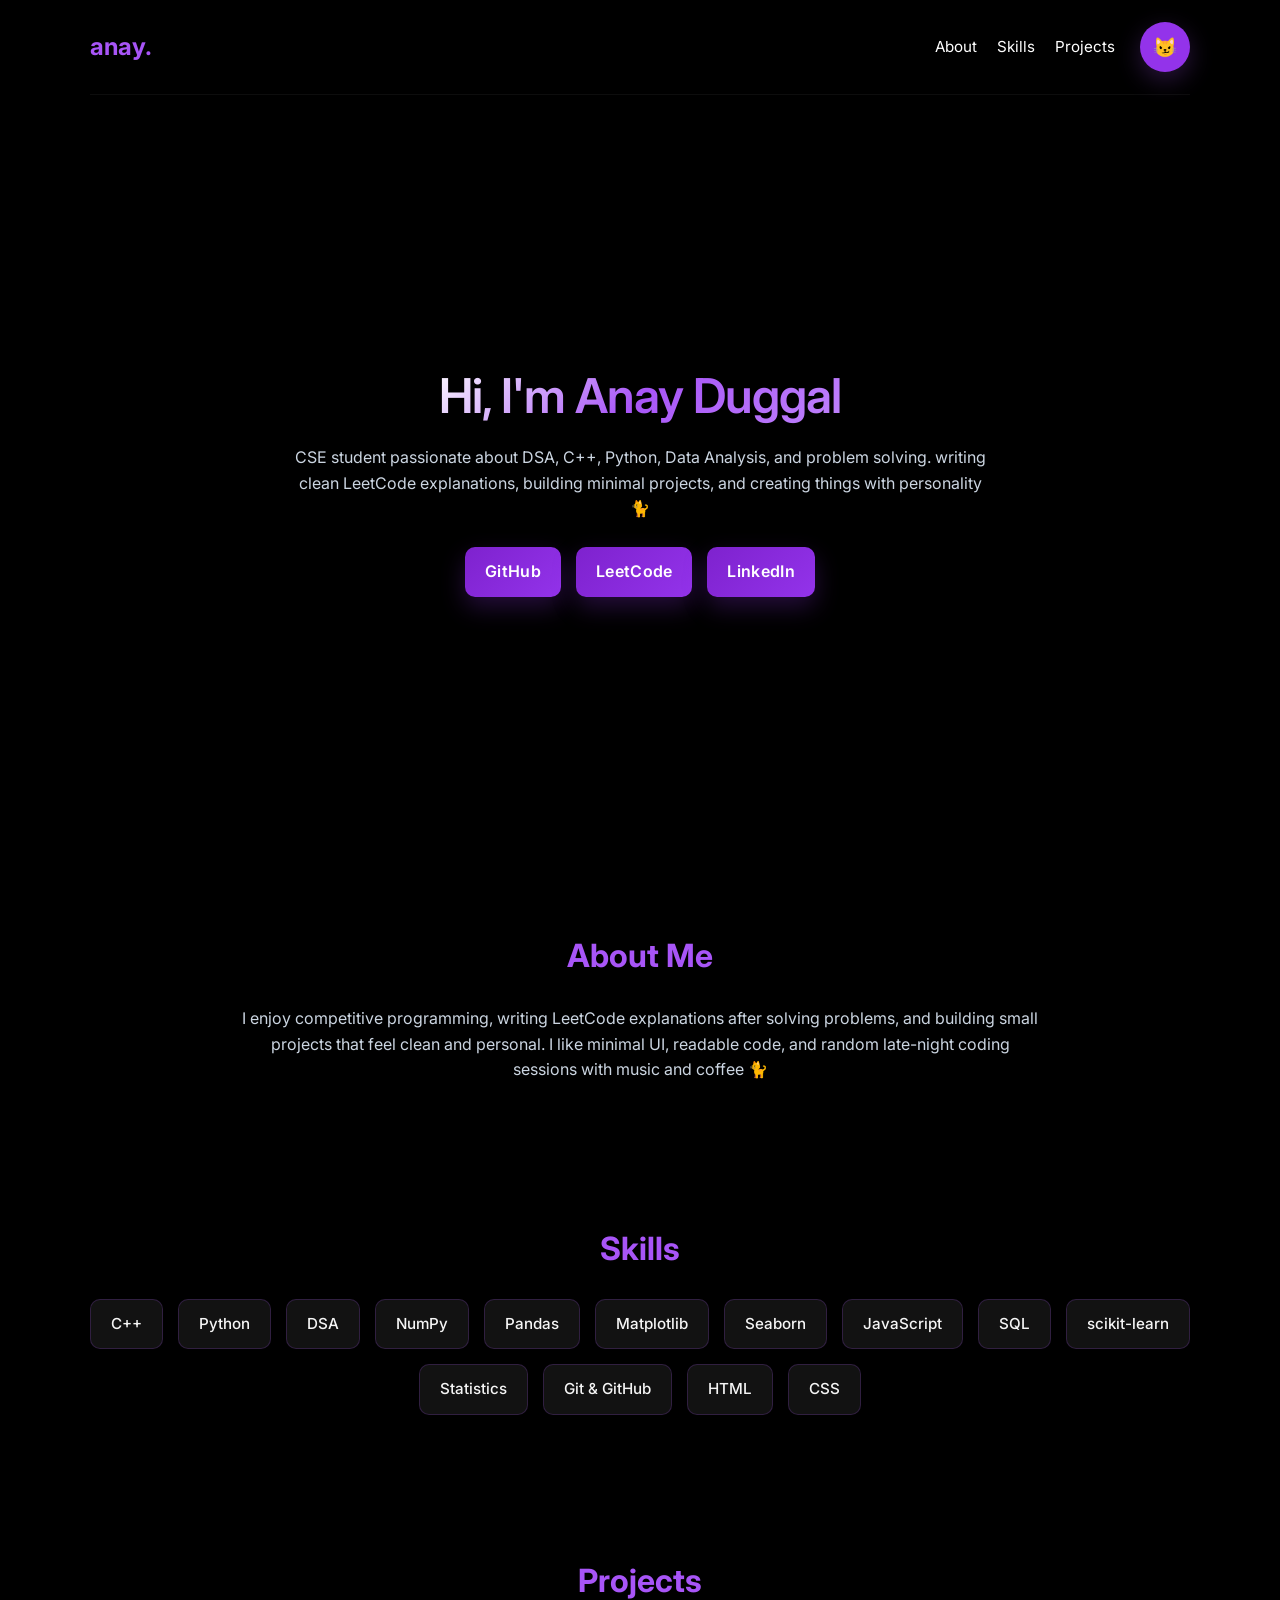
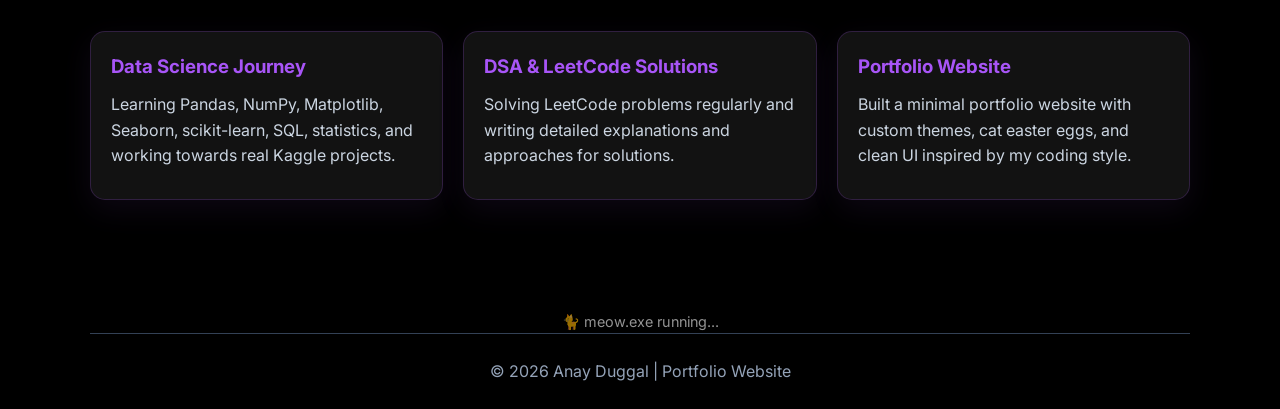
==== index.html @ 2e75c8ec "First Commit" ====
<!DOCTYPE html>
<html lang="en">
<head>
  <link rel="preconnect" href="https://fonts.googleapis.com">
  <link rel="preconnect" href="https://fonts.gstatic.com" crossorigin>
  <link href="https://fonts.googleapis.com/css2?family=Inter:wght@300;400;500;600;700&display=swap" rel="stylesheet">
  <meta charset="UTF-8" />
  <meta name="viewport" content="width=device-width, initial-scale=1.0" />
  <title>Anay Duggal | Portfolio</title>

  <style>
    * {
      margin: 0;
      padding: 0;
      box-sizing: border-box;
      scroll-behavior: smooth;
    }

    body {
      font-family: 'Inter', sans-serif;
      background: #000000;
      transition: 0.4s;
      color: #f5f5f5;
      line-height: 1.6;
    }

    .container {
      width: 90%;
      max-width: 1100px;
      margin: auto;
    }

    nav {
      display: flex;
      justify-content: space-between;
      align-items: center;
      padding: 22px 0;
      position: sticky;
      top: 0;
      background: rgba(0, 0, 0, 0.92);
      backdrop-filter: blur(12px);
      z-index: 1000;
      border-bottom: 1px solid rgba(255,255,255,0.05);
    }

    nav h2 {
      color: #a855f7;
    }

    nav .right-nav {
      display: flex;
      align-items: center;
      gap: 25px;
    }

    nav ul {
      display: flex;
      gap: 20px;
      list-style: none;
    }

    nav a {
      font-size: 0.95rem;
      font-weight: 400;
      color: white;
      text-decoration: none;
      transition: 0.3s;
    }

    nav a:hover {
      color: #a855f7;
    }

    .hero {
      min-height: 85vh;
      display: flex;
      flex-direction: column;
      justify-content: center;
      align-items: center;
      text-align: center;
    }

    .hero h1 {
      background: linear-gradient(135deg, #ffffff, #a855f7, #c084fc);
      -webkit-background-clip: text;
      -webkit-text-fill-color: transparent;
      font-weight: 600;
      letter-spacing: -1px;
      font-size: 3rem;
      margin-bottom: 10px;
    }

    .hero h1 span {
      color: #a855f7;
    }

    .hero p {
      max-width: 700px;
      margin-bottom: 25px;
      color: #cbd5e1;
    }

    .buttons {
      display: flex;
      gap: 15px;
      flex-wrap: wrap;
      justify-content: center;
    }

    .btn {
      font-weight: 600;
      letter-spacing: 0.3px;
      box-shadow: 0 10px 25px rgba(147, 51, 234, 0.25);
      padding: 12px 20px;
      border-radius: 10px;
      text-decoration: none;
      color: white;
      background: linear-gradient(135deg, #7e22ce, #9333ea);
      transition: 0.3s;
    }

    .btn:hover {
      box-shadow: 0 15px 35px rgba(168, 85, 247, 0.35);
      transform: translateY(-3px);
      background: linear-gradient(135deg, #6b21a8, #7e22ce);
    }

    section {
      padding: 70px 0;
    }

    .section-title {
      font-size: 2rem;
      margin-bottom: 25px;
      color: #a855f7;
      text-align: center;
    }

    .about {
      text-align: center;
      color: #cbd5e1;
      max-width: 800px;
      margin: auto;
    }

    .skills {
      display: flex;
      flex-wrap: wrap;
      gap: 15px;
      justify-content: center;
    }

    .skill {
      font-size: 0.95rem;
      font-weight: 500;
      background: rgba(168, 85, 247, 0.08);
      background: rgba(20, 20, 20, 0.95);
      padding: 12px 20px;
      border-radius: 10px;
      border: 1px solid rgba(168, 85, 247, 0.2);
    }

    .projects {
      display: grid;
      grid-template-columns: repeat(auto-fit, minmax(250px, 1fr));
      gap: 20px;
    }

    .project-card {
      border-radius: 22px;
      box-shadow: 0 10px 30px rgba(168, 85, 247, 0.08);
      backdrop-filter: blur(8px);
      background: rgba(20, 20, 20, 0.95);
      padding: 20px;
      border-radius: 15px;
      transition: 0.3s;
      border: 1px solid rgba(168, 85, 247, 0.2);
    }

    .project-card:hover {
      border-color: rgba(168, 85, 247, 0.45);
      box-shadow: 0 18px 40px rgba(168, 85, 247, 0.16);
      transform: translateY(-5px);
    }

    .project-card h3 {
      margin-bottom: 10px;
      color: #a855f7;
    }

    .project-card p {
      color: #cbd5e1;
      margin-bottom: 10px;
    }

    footer {
      text-align: center;
      padding: 25px 0;
      color: #94a3b8;
      border-top: 1px solid #334155;
    }

    @media (max-width: 768px) {
      nav {
        flex-direction: column;
        gap: 15px;
      }

      .hero h1 {
        font-size: 2.2rem;
      }
    }
  
    .theme-toggle {
      font-size: 1.4rem;
      box-shadow: 0 8px 25px rgba(168, 85, 247, 0.25);
      width: 50px;
      height: 50px;
      border-radius: 50%;
      border: none;
      cursor: pointer;
      font-size: 1.2rem;
      background: #9333ea;
      color: white;
      transition: 0.3s;
      display: flex;
      align-items: center;
      justify-content: center;
    }

    .theme-toggle:hover {
      box-shadow: 0 12px 30px rgba(168, 85, 247, 0.35);
      transform: rotate(15deg) scale(1.05);
    }

    body.light {
      background: #f5e6dc;
      color: #4b2e2e;
    }

    body.light nav {
      background: rgba(245, 230, 220, 0.95);
      border-bottom: 1px solid rgba(236, 72, 153, 0.15);
    }

    body.light nav a {
      color: #3b2f2f;
    }

    body.light .project-card,
    body.light .skill {
      background: #f9d5e5;
      border: 1px solid rgba(236, 72, 153, 0.18);
      color: #3b2f2f;
    }

    body.light .hero p,
    body.light .about,
    body.light .project-card p,
    body.light footer {
      color: #5c4b51;
    }

    body.light .btn {
      background: linear-gradient(135deg, #f472b6, #ec4899);
    }

    body.light .btn:hover {
      background: linear-gradient(135deg, #ec4899, #db2777);
    }

  </style>
</head>
<body>

  <div class="container">

    <nav>
      <h2>anay.</h2>

      <div class="right-nav">
        <ul>
        <li><a href="#about">About</a></li>
        <li><a href="#skills">Skills</a></li>
        <li><a href="#projects">Projects</a></li>
      </ul>

        <button class="theme-toggle" id="themeBtn" onclick="toggleTheme()">😼</button>
      </div>
    </nav>

    <section class="hero">
      <h1>Hi, I'm <span>Anay Duggal</span></h1>

      <p>
        CSE student passionate about DSA, C++, Python, Data Analysis,
        and problem solving. writing clean LeetCode explanations, building minimal projects, and creating things with personality 🐈
      </p>

      <div class="buttons">
        <a href="https://github.com/" class="btn" target="_blank">GitHub</a>

        <a href="https://leetcode.com/u/Anay07/" class="btn" target="_blank">LeetCode</a>

        <a href="https://linkedin.com/" class="btn" target="_blank">LinkedIn</a>
      </div>
    </section>

    <section id="about">
      <h2 class="section-title">About Me</h2>

      <p class="about">
        I enjoy competitive programming, writing LeetCode explanations after solving problems, and building small projects that feel clean and personal. I like minimal UI, readable code, and random late-night coding sessions with music and coffee 🐈
      </p>
    </section>

    <section id="skills">
      <h2 class="section-title">Skills</h2>

      <div class="skills">
        <div class="skill">C++</div>
        <div class="skill">Python</div>
        <div class="skill">DSA</div>
        <div class="skill">NumPy</div>
        <div class="skill">Pandas</div>
        <div class="skill">Matplotlib</div>
        <div class="skill">Seaborn</div>
        <div class="skill">JavaScript</div>
        <div class="skill">SQL</div>
        <div class="skill">scikit-learn</div>
        <div class="skill">Statistics</div>
        <div class="skill">Git & GitHub</div>
        <div class="skill">HTML</div>
        <div class="skill">CSS</div>
      </div>
    </section>

    <section id="projects">
      <h2 class="section-title">Projects</h2>

      <div class="projects">

        <div class="project-card">
          <h3>Data Science Journey</h3>

          <p>
            Learning Pandas, NumPy, Matplotlib, Seaborn, scikit-learn, SQL, statistics, and working towards real Kaggle projects.
          </p>
        </div>

        <div class="project-card">
          <h3>DSA & LeetCode Solutions</h3>

          <p>
            Solving LeetCode problems regularly and writing detailed explanations and approaches for solutions.
          </p>
        </div>

        <div class="project-card">
          <h3>Portfolio Website</h3>

          <p>
            Built a minimal portfolio website with custom themes, cat easter eggs, and clean UI inspired by my coding style.
          </p>
        </div>

      </div>
    </section>

    <div style="text-align:center; margin-top:40px; opacity:0.6; font-size:0.9rem;">
      🐈 <span id="cat-text">meow.exe running...</span>
    </div>

    <footer>
      <p>© 2026 Anay Duggal | Portfolio Website</p>
    </footer>

  </div>


  <script>
    const catMessages = [
      'meow.exe running...',
      'cat detected near keyboard 🐾',
      'debugging with emotional support cat',
      'leetcode + coffee + cat energy',
      'the cat approves this portfolio'
    ];

    setInterval(() => {
      const text = document.getElementById('cat-text');
      const random = Math.floor(Math.random() * catMessages.length);
      text.innerHTML = catMessages[random];
    }, 4000);

    function toggleTheme() {
      document.body.classList.toggle('light');

      const btn = document.getElementById('themeBtn');

      if (document.body.classList.contains('light')) {
        btn.innerHTML = '🐱';
      }
      else {
        btn.innerHTML = '😼';
      }
    }
  </script>

</body>
</html>
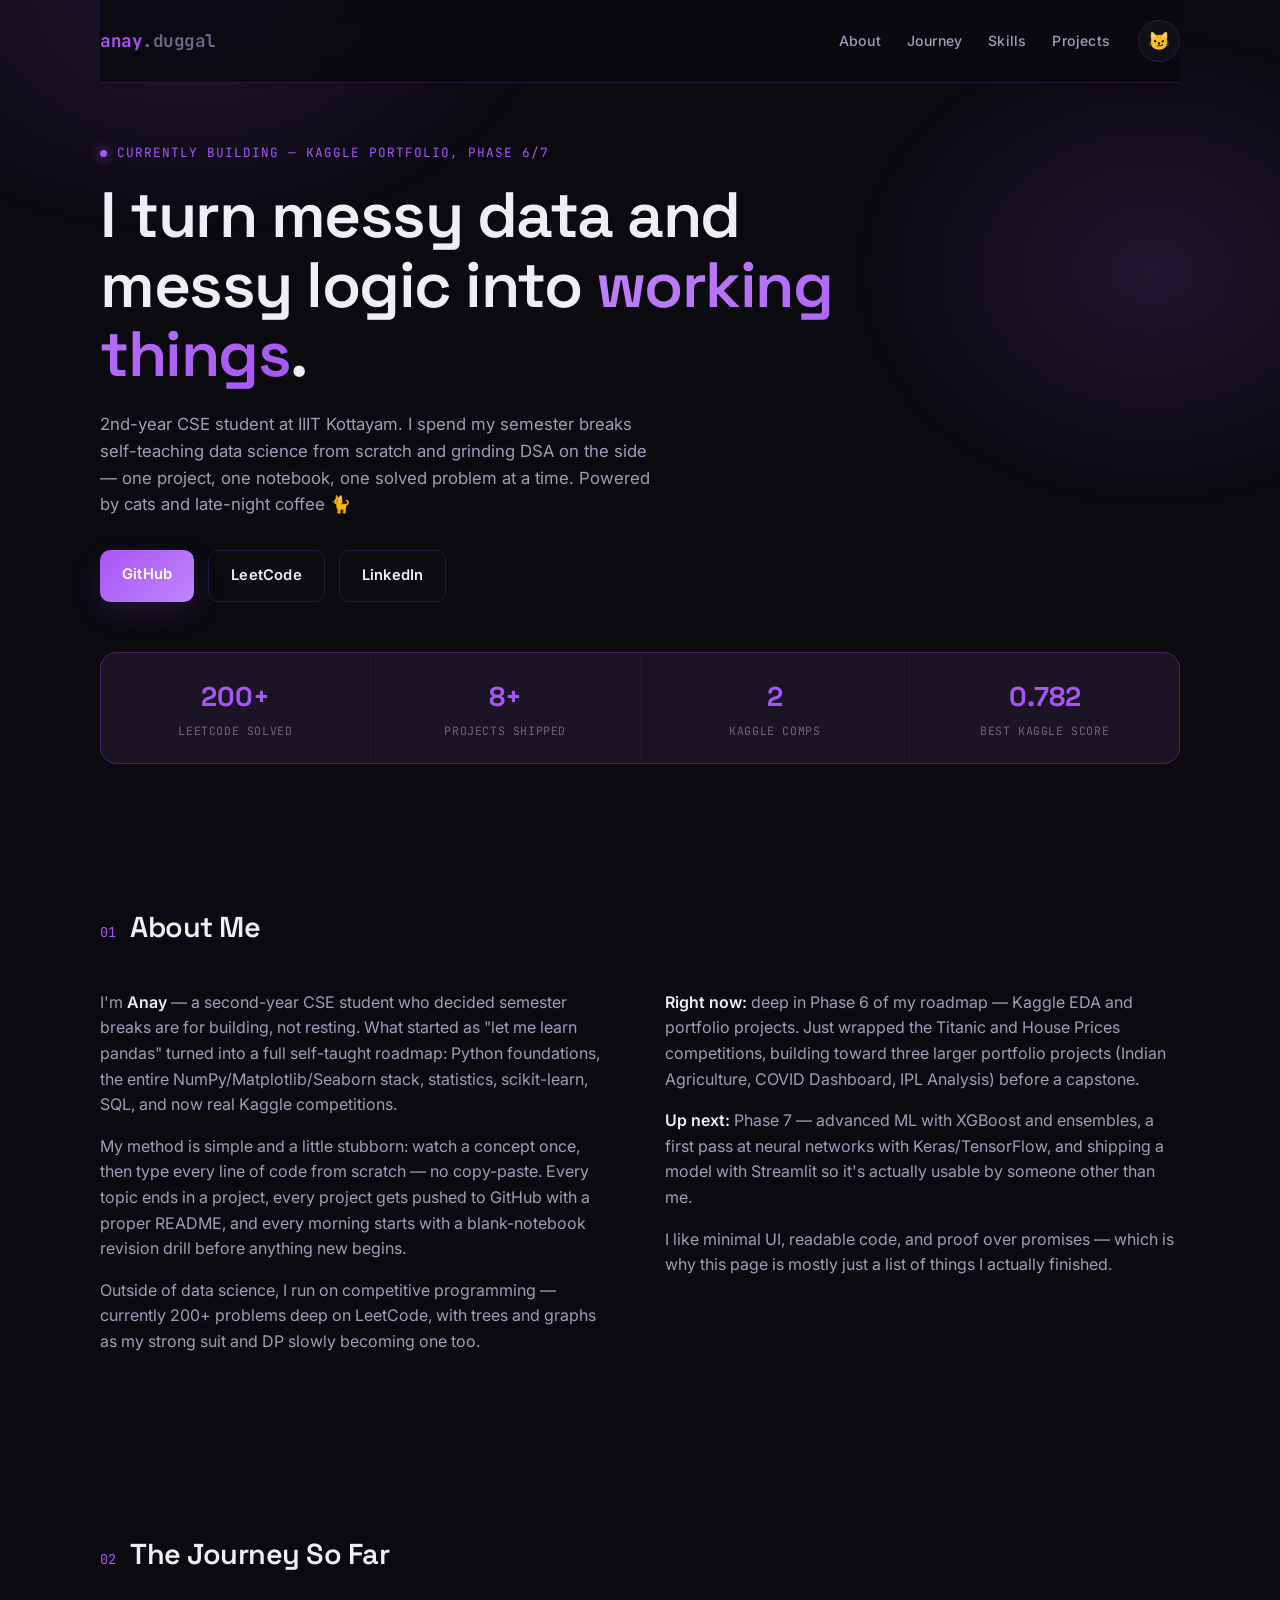
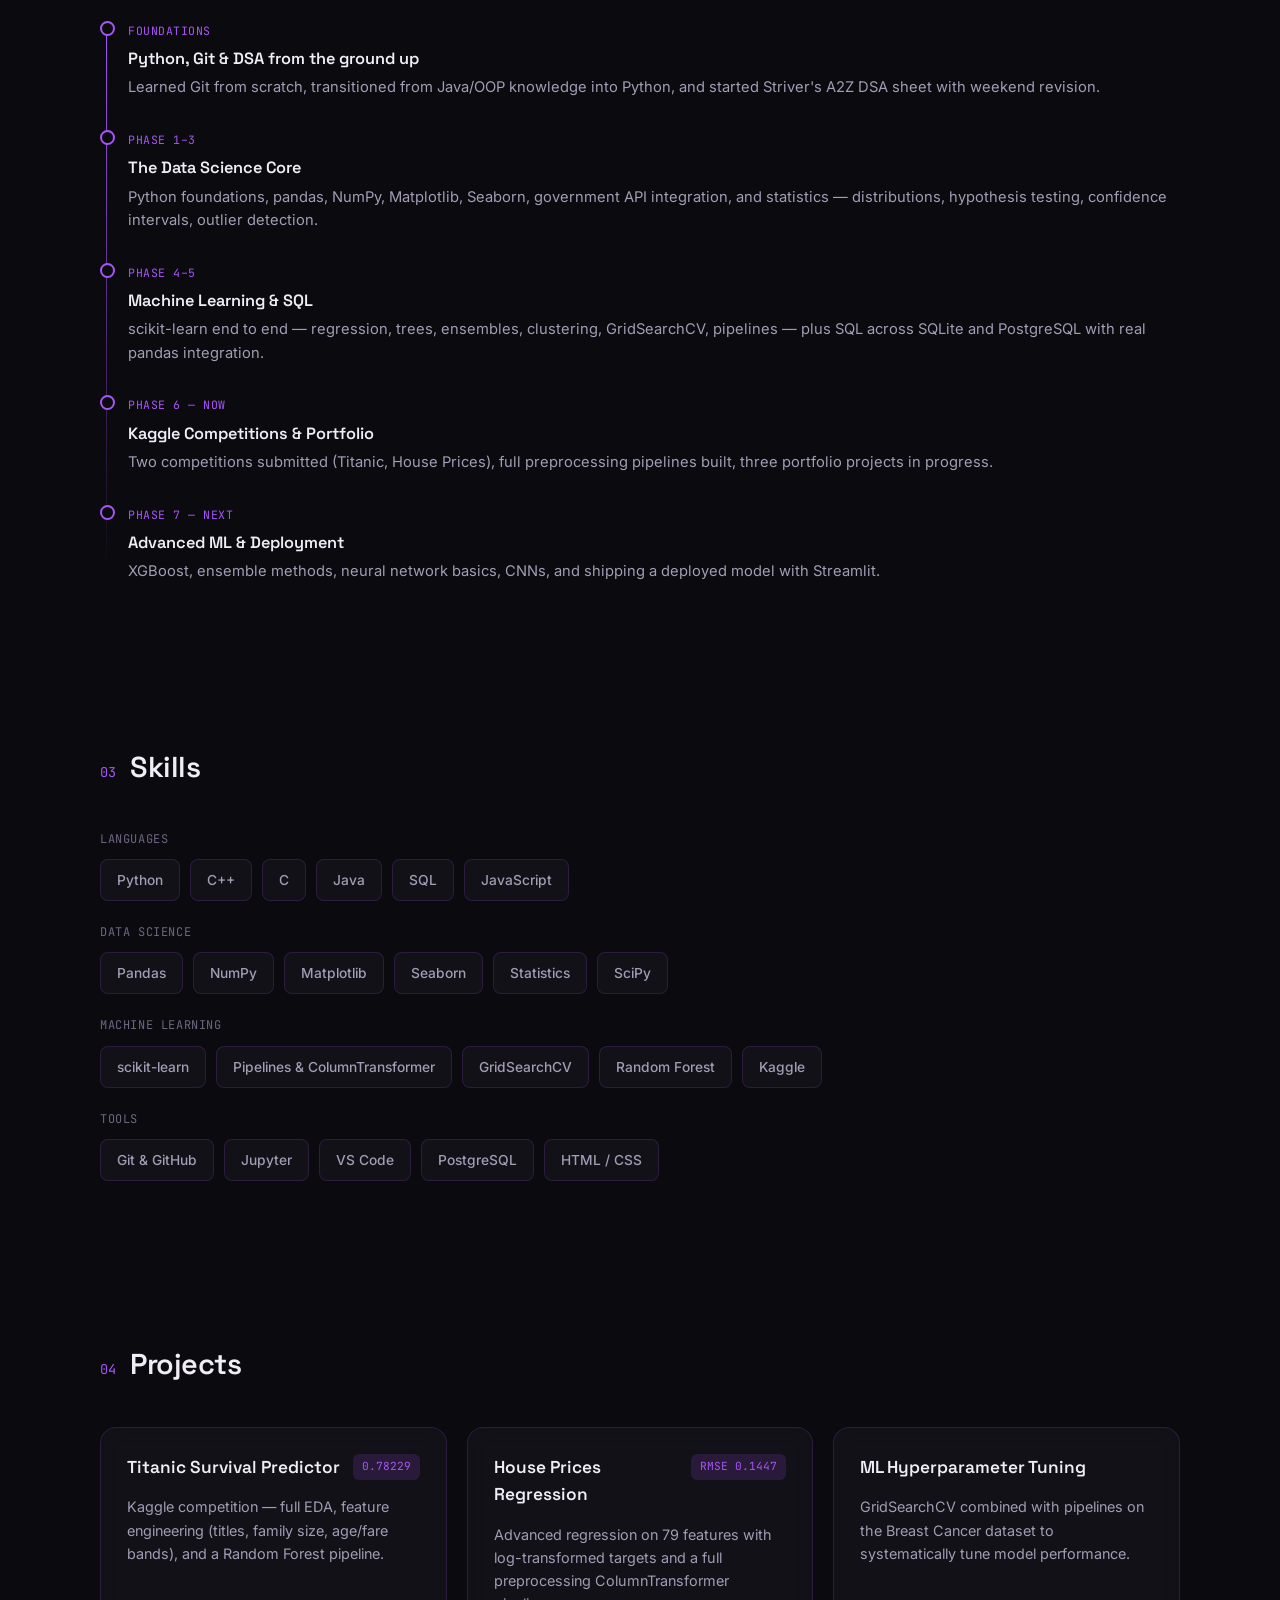
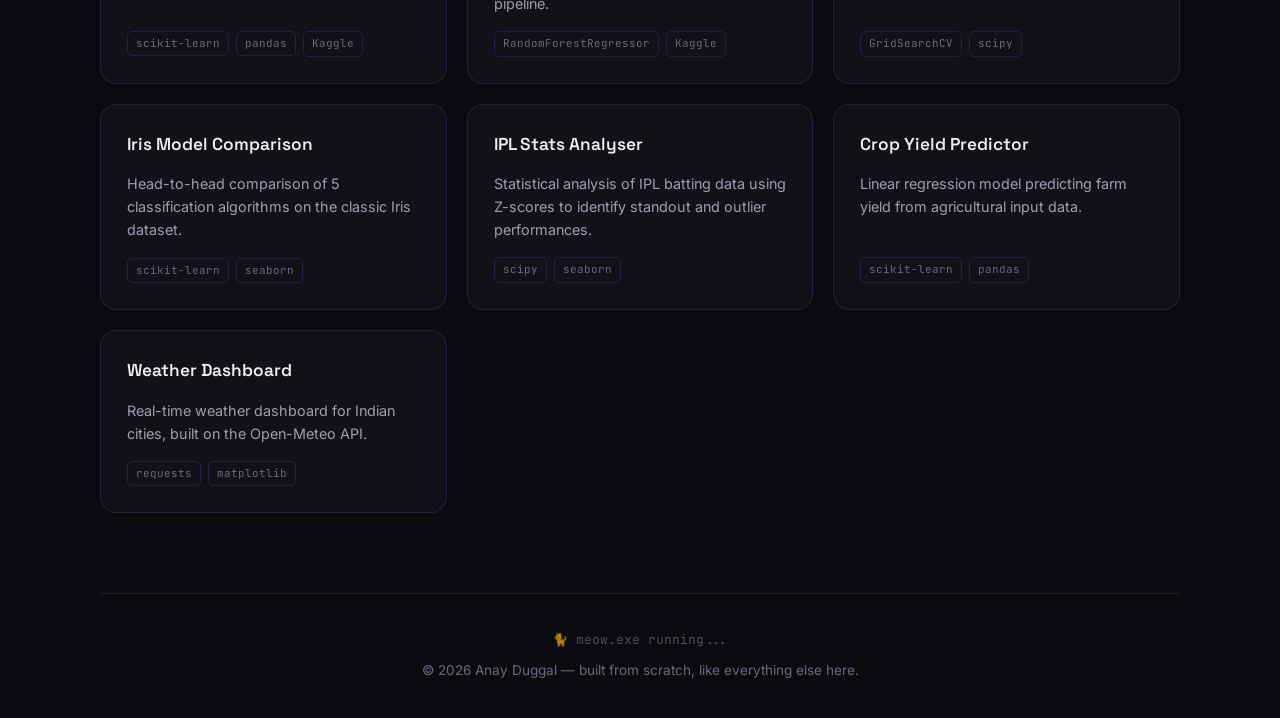
==== commit 83a7a611: "Second Commit" ====
--- a/index.html
+++ b/index.html
@@ -3,272 +3,437 @@
 <head>
   <link rel="preconnect" href="https://fonts.googleapis.com">
   <link rel="preconnect" href="https://fonts.gstatic.com" crossorigin>
-  <link href="https://fonts.googleapis.com/css2?family=Inter:wght@300;400;500;600;700&display=swap" rel="stylesheet">
+  <link href="https://fonts.googleapis.com/css2?family=Space+Grotesk:wght@400;500;600;700&family=Inter:wght@300;400;500;600&family=JetBrains+Mono:wght@400;500&display=swap" rel="stylesheet">
   <meta charset="UTF-8" />
   <meta name="viewport" content="width=device-width, initial-scale=1.0" />
   <title>Anay Duggal | Portfolio</title>
 
   <style>
-    * {
-      margin: 0;
-      padding: 0;
-      box-sizing: border-box;
-      scroll-behavior: smooth;
-    }
+    :root {
+      --bg: #0a0a0f;
+      --bg-card: rgba(22, 20, 28, 0.7);
+      --ink: #f1edf7;
+      --ink-dim: #a39cb5;
+      --ink-faint: #6e6680;
+      --accent: #a855f7;
+      --accent-bright: #c084fc;
+      --accent-dim: rgba(168, 85, 247, 0.15);
+      --border: rgba(168, 85, 247, 0.18);
+      --mono: 'JetBrains Mono', monospace;
+      --display: 'Space Grotesk', sans-serif;
+      --body: 'Inter', sans-serif;
+    }
+
+    body.light {
+      --bg: #faf3ed;
+      --bg-card: rgba(255, 255, 255, 0.65);
+      --ink: #2e2230;
+      --ink-dim: #6b5a6e;
+      --ink-faint: #9b8a9e;
+      --accent: #d6336c;
+      --accent-bright: #f06595;
+      --accent-dim: rgba(214, 51, 108, 0.1);
+      --border: rgba(214, 51, 108, 0.18);
+    }
+
+    * { margin: 0; padding: 0; box-sizing: border-box; scroll-behavior: smooth; }
 
     body {
-      font-family: 'Inter', sans-serif;
-      background: #000000;
-      transition: 0.4s;
-      color: #f5f5f5;
+      font-family: var(--body);
+      background: var(--bg);
+      color: var(--ink);
       line-height: 1.6;
-    }
-
-    .container {
-      width: 90%;
-      max-width: 1100px;
-      margin: auto;
-    }
-
+      transition: background 0.4s ease, color 0.4s ease;
+      overflow-x: hidden;
+      position: relative;
+    }
+
+    body::before {
+      content: '';
+      position: fixed;
+      inset: 0;
+      background:
+        radial-gradient(ellipse 600px 400px at 15% 0%, var(--accent-dim), transparent 60%),
+        radial-gradient(ellipse 500px 400px at 90% 30%, var(--accent-dim), transparent 60%);
+      pointer-events: none;
+      z-index: 0;
+      transition: background 0.4s ease;
+    }
+
+    .container { width: 90%; max-width: 1080px; margin: auto; position: relative; z-index: 1; }
+
+    /* NAV */
     nav {
       display: flex;
       justify-content: space-between;
       align-items: center;
-      padding: 22px 0;
+      padding: 20px 0;
       position: sticky;
       top: 0;
-      background: rgba(0, 0, 0, 0.92);
-      backdrop-filter: blur(12px);
+      background: color-mix(in srgb, var(--bg) 88%, transparent);
+      backdrop-filter: blur(14px);
       z-index: 1000;
-      border-bottom: 1px solid rgba(255,255,255,0.05);
+      border-bottom: 1px solid var(--border);
     }
 
     nav h2 {
-      color: #a855f7;
-    }
-
-    nav .right-nav {
-      display: flex;
-      align-items: center;
-      gap: 25px;
-    }
-
-    nav ul {
-      display: flex;
-      gap: 20px;
-      list-style: none;
-    }
+      font-family: var(--mono);
+      font-size: 1.1rem;
+      color: var(--accent);
+      letter-spacing: -0.5px;
+    }
+
+    nav h2 span { color: var(--ink-faint); }
+
+    .right-nav { display: flex; align-items: center; gap: 28px; }
+
+    nav ul { display: flex; gap: 26px; list-style: none; }
 
     nav a {
-      font-size: 0.95rem;
-      font-weight: 400;
-      color: white;
+      font-size: 0.88rem;
+      font-weight: 500;
+      color: var(--ink-dim);
       text-decoration: none;
-      transition: 0.3s;
-    }
-
-    nav a:hover {
-      color: #a855f7;
-    }
-
-    .hero {
-      min-height: 85vh;
-      display: flex;
-      flex-direction: column;
-      justify-content: center;
-      align-items: center;
-      text-align: center;
-    }
-
-    .hero h1 {
-      background: linear-gradient(135deg, #ffffff, #a855f7, #c084fc);
-      -webkit-background-clip: text;
-      -webkit-text-fill-color: transparent;
-      font-weight: 600;
-      letter-spacing: -1px;
-      font-size: 3rem;
-      margin-bottom: 10px;
-    }
-
-    .hero h1 span {
-      color: #a855f7;
-    }
-
-    .hero p {
-      max-width: 700px;
-      margin-bottom: 25px;
-      color: #cbd5e1;
-    }
-
-    .buttons {
-      display: flex;
-      gap: 15px;
-      flex-wrap: wrap;
-      justify-content: center;
-    }
-
-    .btn {
-      font-weight: 600;
-      letter-spacing: 0.3px;
-      box-shadow: 0 10px 25px rgba(147, 51, 234, 0.25);
-      padding: 12px 20px;
-      border-radius: 10px;
-      text-decoration: none;
-      color: white;
-      background: linear-gradient(135deg, #7e22ce, #9333ea);
-      transition: 0.3s;
-    }
-
-    .btn:hover {
-      box-shadow: 0 15px 35px rgba(168, 85, 247, 0.35);
-      transform: translateY(-3px);
-      background: linear-gradient(135deg, #6b21a8, #7e22ce);
-    }
-
-    section {
-      padding: 70px 0;
-    }
-
-    .section-title {
-      font-size: 2rem;
-      margin-bottom: 25px;
-      color: #a855f7;
-      text-align: center;
-    }
-
-    .about {
-      text-align: center;
-      color: #cbd5e1;
-      max-width: 800px;
-      margin: auto;
-    }
-
-    .skills {
-      display: flex;
-      flex-wrap: wrap;
-      gap: 15px;
-      justify-content: center;
-    }
-
-    .skill {
-      font-size: 0.95rem;
-      font-weight: 500;
-      background: rgba(168, 85, 247, 0.08);
-      background: rgba(20, 20, 20, 0.95);
-      padding: 12px 20px;
-      border-radius: 10px;
-      border: 1px solid rgba(168, 85, 247, 0.2);
-    }
-
-    .projects {
-      display: grid;
-      grid-template-columns: repeat(auto-fit, minmax(250px, 1fr));
-      gap: 20px;
-    }
-
-    .project-card {
-      border-radius: 22px;
-      box-shadow: 0 10px 30px rgba(168, 85, 247, 0.08);
-      backdrop-filter: blur(8px);
-      background: rgba(20, 20, 20, 0.95);
-      padding: 20px;
-      border-radius: 15px;
-      transition: 0.3s;
-      border: 1px solid rgba(168, 85, 247, 0.2);
-    }
-
-    .project-card:hover {
-      border-color: rgba(168, 85, 247, 0.45);
-      box-shadow: 0 18px 40px rgba(168, 85, 247, 0.16);
-      transform: translateY(-5px);
-    }
-
-    .project-card h3 {
-      margin-bottom: 10px;
-      color: #a855f7;
-    }
-
-    .project-card p {
-      color: #cbd5e1;
-      margin-bottom: 10px;
-    }
-
-    footer {
-      text-align: center;
-      padding: 25px 0;
-      color: #94a3b8;
-      border-top: 1px solid #334155;
-    }
-
-    @media (max-width: 768px) {
-      nav {
-        flex-direction: column;
-        gap: 15px;
-      }
-
-      .hero h1 {
-        font-size: 2.2rem;
-      }
-    }
-  
+      transition: color 0.25s;
+      letter-spacing: 0.2px;
+    }
+
+    nav a:hover { color: var(--accent); }
+
     .theme-toggle {
-      font-size: 1.4rem;
-      box-shadow: 0 8px 25px rgba(168, 85, 247, 0.25);
-      width: 50px;
-      height: 50px;
+      width: 42px;
+      height: 42px;
       border-radius: 50%;
-      border: none;
+      border: 1px solid var(--border);
       cursor: pointer;
-      font-size: 1.2rem;
-      background: #9333ea;
-      color: white;
+      font-size: 1.1rem;
+      background: var(--bg-card);
+      color: var(--ink);
       transition: 0.3s;
       display: flex;
       align-items: center;
       justify-content: center;
     }
 
-    .theme-toggle:hover {
-      box-shadow: 0 12px 30px rgba(168, 85, 247, 0.35);
-      transform: rotate(15deg) scale(1.05);
-    }
-
-    body.light {
-      background: #f5e6dc;
-      color: #4b2e2e;
-    }
-
-    body.light nav {
-      background: rgba(245, 230, 220, 0.95);
-      border-bottom: 1px solid rgba(236, 72, 153, 0.15);
-    }
-
-    body.light nav a {
-      color: #3b2f2f;
-    }
-
-    body.light .project-card,
-    body.light .skill {
-      background: #f9d5e5;
-      border: 1px solid rgba(236, 72, 153, 0.18);
-      color: #3b2f2f;
-    }
-
-    body.light .hero p,
-    body.light .about,
-    body.light .project-card p,
-    body.light footer {
-      color: #5c4b51;
-    }
-
-    body.light .btn {
-      background: linear-gradient(135deg, #f472b6, #ec4899);
-    }
-
-    body.light .btn:hover {
-      background: linear-gradient(135deg, #ec4899, #db2777);
-    }
-
+    .theme-toggle:hover { transform: rotate(15deg) scale(1.08); border-color: var(--accent); }
+
+    /* HERO */
+    .hero {
+      min-height: 80vh;
+      display: flex;
+      flex-direction: column;
+      justify-content: center;
+      padding: 60px 0;
+    }
+
+    .eyebrow {
+      font-family: var(--mono);
+      font-size: 0.8rem;
+      color: var(--accent);
+      letter-spacing: 1px;
+      margin-bottom: 18px;
+      display: flex;
+      align-items: center;
+      gap: 10px;
+    }
+
+    .eyebrow::before {
+      content: '';
+      width: 7px;
+      height: 7px;
+      border-radius: 50%;
+      background: var(--accent);
+      box-shadow: 0 0 12px var(--accent);
+      animation: pulse 2s infinite;
+    }
+
+    @keyframes pulse { 0%,100% { opacity: 1; } 50% { opacity: 0.4; } }
+
+    .hero h1 {
+      font-family: var(--display);
+      font-weight: 600;
+      letter-spacing: -1.5px;
+      font-size: clamp(2.4rem, 6vw, 4rem);
+      line-height: 1.08;
+      margin-bottom: 22px;
+      max-width: 760px;
+    }
+
+    .hero h1 .accent {
+      background: linear-gradient(135deg, var(--accent-bright), var(--accent));
+      -webkit-background-clip: text;
+      -webkit-text-fill-color: transparent;
+    }
+
+    .hero p {
+      max-width: 560px;
+      color: var(--ink-dim);
+      font-size: 1.05rem;
+      margin-bottom: 32px;
+    }
+
+    .buttons { display: flex; gap: 14px; flex-wrap: wrap; }
+
+    .btn {
+      font-weight: 600;
+      font-size: 0.92rem;
+      letter-spacing: 0.2px;
+      padding: 13px 22px;
+      border-radius: 10px;
+      text-decoration: none;
+      color: white;
+      background: linear-gradient(135deg, var(--accent), var(--accent-bright));
+      box-shadow: 0 10px 28px var(--accent-dim);
+      transition: 0.3s;
+      border: none;
+    }
+
+    .btn:hover { transform: translateY(-3px); box-shadow: 0 16px 36px var(--accent-dim); }
+
+    .btn.ghost {
+      background: transparent;
+      border: 1px solid var(--border);
+      color: var(--ink);
+      box-shadow: none;
+    }
+
+    .btn.ghost:hover { border-color: var(--accent); color: var(--accent); }
+
+    /* STATS STRIP */
+    .stats-strip {
+      display: grid;
+      grid-template-columns: repeat(4, 1fr);
+      gap: 1px;
+      background: var(--border);
+      border: 1px solid var(--border);
+      border-radius: 16px;
+      overflow: hidden;
+      margin-top: 50px;
+    }
+
+    .stat-cell {
+      background: var(--bg-card);
+      backdrop-filter: blur(10px);
+      padding: 22px 18px;
+      text-align: center;
+    }
+
+    .stat-cell .num {
+      font-family: var(--display);
+      font-size: 1.7rem;
+      font-weight: 700;
+      color: var(--accent);
+      display: block;
+    }
+
+    .stat-cell .label {
+      font-family: var(--mono);
+      font-size: 0.72rem;
+      color: var(--ink-faint);
+      text-transform: uppercase;
+      letter-spacing: 0.6px;
+      margin-top: 4px;
+      display: block;
+    }
+
+    /* SECTIONS */
+    section { padding: 80px 0; }
+
+    .section-head {
+      display: flex;
+      align-items: baseline;
+      gap: 14px;
+      margin-bottom: 40px;
+    }
+
+    .section-num {
+      font-family: var(--mono);
+      font-size: 0.85rem;
+      color: var(--accent);
+    }
+
+    .section-title {
+      font-family: var(--display);
+      font-size: 1.8rem;
+      font-weight: 600;
+      letter-spacing: -0.5px;
+    }
+
+    /* ABOUT */
+    .about-grid {
+      display: grid;
+      grid-template-columns: 1fr 1fr;
+      gap: 50px;
+      align-items: start;
+    }
+
+    .about p {
+      color: var(--ink-dim);
+      margin-bottom: 16px;
+      font-size: 1rem;
+    }
+
+    .about strong { color: var(--ink); font-weight: 600; }
+
+    /* JOURNEY TIMELINE */
+    .timeline { position: relative; padding-left: 28px; }
+
+    .timeline::before {
+      content: '';
+      position: absolute;
+      left: 6px;
+      top: 6px;
+      bottom: 6px;
+      width: 1px;
+      background: linear-gradient(var(--accent), transparent);
+    }
+
+    .tl-item { position: relative; padding-bottom: 26px; }
+
+    .tl-item:last-child { padding-bottom: 0; }
+
+    .tl-item::before {
+      content: '';
+      position: absolute;
+      left: -28px;
+      top: 4px;
+      width: 11px;
+      height: 11px;
+      border-radius: 50%;
+      background: var(--bg);
+      border: 2px solid var(--accent);
+    }
+
+    .tl-item .tl-tag {
+      font-family: var(--mono);
+      font-size: 0.72rem;
+      color: var(--accent);
+      text-transform: uppercase;
+      letter-spacing: 0.5px;
+    }
+
+    .tl-item h4 {
+      font-family: var(--display);
+      font-size: 1.02rem;
+      font-weight: 600;
+      margin: 4px 0 4px;
+    }
+
+    .tl-item p { color: var(--ink-dim); font-size: 0.92rem; margin: 0; }
+
+    /* SKILLS */
+    .skills-groups { display: grid; gap: 22px; }
+
+    .skill-group-label {
+      font-family: var(--mono);
+      font-size: 0.75rem;
+      color: var(--ink-faint);
+      text-transform: uppercase;
+      letter-spacing: 0.6px;
+      margin-bottom: 10px;
+      display: block;
+    }
+
+    .skills { display: flex; flex-wrap: wrap; gap: 10px; }
+
+    .skill {
+      font-size: 0.86rem;
+      font-weight: 500;
+      background: var(--bg-card);
+      padding: 9px 16px;
+      border-radius: 8px;
+      border: 1px solid var(--border);
+      color: var(--ink-dim);
+      transition: 0.25s;
+    }
+
+    .skill:hover { border-color: var(--accent); color: var(--ink); transform: translateY(-2px); }
+
+    /* PROJECTS */
+    .projects { display: grid; grid-template-columns: repeat(auto-fit, minmax(280px, 1fr)); gap: 20px; }
+
+    .project-card {
+      background: var(--bg-card);
+      backdrop-filter: blur(10px);
+      padding: 26px;
+      border-radius: 16px;
+      border: 1px solid var(--border);
+      transition: 0.3s;
+      display: flex;
+      flex-direction: column;
+      text-decoration: none;
+      color: inherit;
+    }
+
+    .project-card:hover {
+      border-color: var(--accent);
+      box-shadow: 0 18px 40px var(--accent-dim);
+      transform: translateY(-5px);
+    }
+
+    .project-top {
+      display: flex;
+      justify-content: space-between;
+      align-items: flex-start;
+      margin-bottom: 14px;
+    }
+
+    .project-card h3 {
+      font-family: var(--display);
+      font-size: 1.08rem;
+      font-weight: 600;
+      color: var(--ink);
+    }
+
+    .project-score {
+      font-family: var(--mono);
+      font-size: 0.7rem;
+      background: var(--accent-dim);
+      color: var(--accent);
+      padding: 4px 9px;
+      border-radius: 6px;
+      white-space: nowrap;
+    }
+
+    .project-card p {
+      color: var(--ink-dim);
+      font-size: 0.9rem;
+      margin-bottom: 16px;
+      flex-grow: 1;
+    }
+
+    .project-tags { display: flex; flex-wrap: wrap; gap: 7px; }
+
+    .project-tags span {
+      font-family: var(--mono);
+      font-size: 0.68rem;
+      color: var(--ink-faint);
+      border: 1px solid var(--border);
+      padding: 3px 8px;
+      border-radius: 5px;
+    }
+
+    /* FOOTER */
+    footer {
+      text-align: center;
+      padding: 36px 0;
+      color: var(--ink-faint);
+      border-top: 1px solid var(--border);
+      font-size: 0.85rem;
+    }
+
+    .cat-line {
+      font-family: var(--mono);
+      font-size: 0.8rem;
+      opacity: 0.7;
+      margin-bottom: 10px;
+    }
+
+    @media (max-width: 768px) {
+      nav ul { display: none; }
+      .about-grid { grid-template-columns: 1fr; }
+      .stats-strip { grid-template-columns: repeat(2, 1fr); }
+    }
   </style>
 </head>
 <body>
@@ -276,107 +441,244 @@
   <div class="container">
 
     <nav>
-      <h2>anay.</h2>
-
+      <h2>anay<span>.duggal</span></h2>
       <div class="right-nav">
         <ul>
-        <li><a href="#about">About</a></li>
-        <li><a href="#skills">Skills</a></li>
-        <li><a href="#projects">Projects</a></li>
-      </ul>
-
+          <li><a href="#about">About</a></li>
+          <li><a href="#journey">Journey</a></li>
+          <li><a href="#skills">Skills</a></li>
+          <li><a href="#projects">Projects</a></li>
+        </ul>
         <button class="theme-toggle" id="themeBtn" onclick="toggleTheme()">😼</button>
       </div>
     </nav>
 
     <section class="hero">
-      <h1>Hi, I'm <span>Anay Duggal</span></h1>
-
+      <div class="eyebrow">CURRENTLY BUILDING — KAGGLE PORTFOLIO, PHASE 6/7</div>
+      <h1>I turn messy data and<br>messy logic into <span class="accent">working things</span>.</h1>
       <p>
-        CSE student passionate about DSA, C++, Python, Data Analysis,
-        and problem solving. writing clean LeetCode explanations, building minimal projects, and creating things with personality 🐈
+        2nd-year CSE student at IIIT Kottayam. I spend my semester breaks self-teaching
+        data science from scratch and grinding DSA on the side — one project,
+        one notebook, one solved problem at a time. Powered by cats and late-night coffee 🐈
       </p>
-
       <div class="buttons">
-        <a href="https://github.com/" class="btn" target="_blank">GitHub</a>
-
-        <a href="https://leetcode.com/u/Anay07/" class="btn" target="_blank">LeetCode</a>
-
-        <a href="https://linkedin.com/" class="btn" target="_blank">LinkedIn</a>
+        <a href="https://github.com/anayduggal22" class="btn" target="_blank">GitHub</a>
+        <a href="https://leetcode.com/u/anay07/" class="btn ghost" target="_blank">LeetCode</a>
+        <a href="https://linkedin.com/in/anay-duggal-54196a376" class="btn ghost" target="_blank">LinkedIn</a>
+      </div>
+
+      <div class="stats-strip">
+        <div class="stat-cell"><span class="num">200+</span><span class="label">LeetCode Solved</span></div>
+        <div class="stat-cell"><span class="num">8+</span><span class="label">Projects Shipped</span></div>
+        <div class="stat-cell"><span class="num">2</span><span class="label">Kaggle Comps</span></div>
+        <div class="stat-cell"><span class="num">0.782</span><span class="label">Best Kaggle Score</span></div>
       </div>
     </section>
 
     <section id="about">
-      <h2 class="section-title">About Me</h2>
-
-      <p class="about">
-        I enjoy competitive programming, writing LeetCode explanations after solving problems, and building small projects that feel clean and personal. I like minimal UI, readable code, and random late-night coding sessions with music and coffee 🐈
-      </p>
+      <div class="section-head">
+        <span class="section-num">01</span>
+        <span class="section-title">About Me</span>
+      </div>
+      <div class="about-grid">
+        <div class="about">
+          <p>
+            I'm <strong>Anay</strong> — a second-year CSE student who decided semester breaks
+            are for building, not resting. What started as "let me learn pandas" turned into
+            a full self-taught roadmap: Python foundations, the entire NumPy/Matplotlib/Seaborn
+            stack, statistics, scikit-learn, SQL, and now real Kaggle competitions.
+          </p>
+          <p>
+            My method is simple and a little stubborn: watch a concept once, then type every
+            line of code from scratch — no copy-paste. Every topic ends in a project,
+            every project gets pushed to GitHub with a proper README, and every morning
+            starts with a blank-notebook revision drill before anything new begins.
+          </p>
+          <p>
+            Outside of data science, I run on competitive programming — currently 200+
+            problems deep on LeetCode, with trees and graphs as my strong suit and
+            DP slowly becoming one too.
+          </p>
+        </div>
+        <div class="about">
+          <p>
+            <strong>Right now:</strong> deep in Phase 6 of my roadmap — Kaggle EDA and
+            portfolio projects. Just wrapped the Titanic and House Prices competitions,
+            building toward three larger portfolio projects (Indian Agriculture, COVID
+            Dashboard, IPL Analysis) before a capstone.
+          </p>
+          <p>
+            <strong>Up next:</strong> Phase 7 — advanced ML with XGBoost and ensembles,
+            a first pass at neural networks with Keras/TensorFlow, and shipping a model
+            with Streamlit so it's actually usable by someone other than me.
+          </p>
+          <p>
+            I like minimal UI, readable code, and proof over promises — which is why
+            this page is mostly just a list of things I actually finished.
+          </p>
+        </div>
+      </div>
     </section>
 
+    <section id="journey">
+      <div class="section-head">
+        <span class="section-num">02</span>
+        <span class="section-title">The Journey So Far</span>
+      </div>
+      <div class="timeline">
+        <div class="tl-item">
+          <span class="tl-tag">Foundations</span>
+          <h4>Python, Git & DSA from the ground up</h4>
+          <p>Learned Git from scratch, transitioned from Java/OOP knowledge into Python, and started Striver's A2Z DSA sheet with weekend revision.</p>
+        </div>
+        <div class="tl-item">
+          <span class="tl-tag">Phase 1–3</span>
+          <h4>The Data Science Core</h4>
+          <p>Python foundations, pandas, NumPy, Matplotlib, Seaborn, government API integration, and statistics — distributions, hypothesis testing, confidence intervals, outlier detection.</p>
+        </div>
+        <div class="tl-item">
+          <span class="tl-tag">Phase 4–5</span>
+          <h4>Machine Learning & SQL</h4>
+          <p>scikit-learn end to end — regression, trees, ensembles, clustering, GridSearchCV, pipelines — plus SQL across SQLite and PostgreSQL with real pandas integration.</p>
+        </div>
+        <div class="tl-item">
+          <span class="tl-tag">Phase 6 — Now</span>
+          <h4>Kaggle Competitions & Portfolio</h4>
+          <p>Two competitions submitted (Titanic, House Prices), full preprocessing pipelines built, three portfolio projects in progress.</p>
+        </div>
+        <div class="tl-item">
+          <span class="tl-tag">Phase 7 — Next</span>
+          <h4>Advanced ML & Deployment</h4>
+          <p>XGBoost, ensemble methods, neural network basics, CNNs, and shipping a deployed model with Streamlit.</p>
+        </div>
+      </div>
+    </section>
+
     <section id="skills">
-      <h2 class="section-title">Skills</h2>
-
-      <div class="skills">
-        <div class="skill">C++</div>
-        <div class="skill">Python</div>
-        <div class="skill">DSA</div>
-        <div class="skill">NumPy</div>
-        <div class="skill">Pandas</div>
-        <div class="skill">Matplotlib</div>
-        <div class="skill">Seaborn</div>
-        <div class="skill">JavaScript</div>
-        <div class="skill">SQL</div>
-        <div class="skill">scikit-learn</div>
-        <div class="skill">Statistics</div>
-        <div class="skill">Git & GitHub</div>
-        <div class="skill">HTML</div>
-        <div class="skill">CSS</div>
+      <div class="section-head">
+        <span class="section-num">03</span>
+        <span class="section-title">Skills</span>
+      </div>
+      <div class="skills-groups">
+        <div>
+          <span class="skill-group-label">Languages</span>
+          <div class="skills">
+            <div class="skill">Python</div>
+            <div class="skill">C++</div>
+            <div class="skill">C</div>
+            <div class="skill">Java</div>
+            <div class="skill">SQL</div>
+            <div class="skill">JavaScript</div>
+          </div>
+        </div>
+        <div>
+          <span class="skill-group-label">Data Science</span>
+          <div class="skills">
+            <div class="skill">Pandas</div>
+            <div class="skill">NumPy</div>
+            <div class="skill">Matplotlib</div>
+            <div class="skill">Seaborn</div>
+            <div class="skill">Statistics</div>
+            <div class="skill">SciPy</div>
+          </div>
+        </div>
+        <div>
+          <span class="skill-group-label">Machine Learning</span>
+          <div class="skills">
+            <div class="skill">scikit-learn</div>
+            <div class="skill">Pipelines & ColumnTransformer</div>
+            <div class="skill">GridSearchCV</div>
+            <div class="skill">Random Forest</div>
+            <div class="skill">Kaggle</div>
+          </div>
+        </div>
+        <div>
+          <span class="skill-group-label">Tools</span>
+          <div class="skills">
+            <div class="skill">Git & GitHub</div>
+            <div class="skill">Jupyter</div>
+            <div class="skill">VS Code</div>
+            <div class="skill">PostgreSQL</div>
+            <div class="skill">HTML / CSS</div>
+          </div>
+        </div>
       </div>
     </section>
 
     <section id="projects">
-      <h2 class="section-title">Projects</h2>
-
+      <div class="section-head">
+        <span class="section-num">04</span>
+        <span class="section-title">Projects</span>
+      </div>
       <div class="projects">
 
-        <div class="project-card">
-          <h3>Data Science Journey</h3>
-
-          <p>
-            Learning Pandas, NumPy, Matplotlib, Seaborn, scikit-learn, SQL, statistics, and working towards real Kaggle projects.
-          </p>
-        </div>
-
-        <div class="project-card">
-          <h3>DSA & LeetCode Solutions</h3>
-
-          <p>
-            Solving LeetCode problems regularly and writing detailed explanations and approaches for solutions.
-          </p>
-        </div>
-
-        <div class="project-card">
-          <h3>Portfolio Website</h3>
-
-          <p>
-            Built a minimal portfolio website with custom themes, cat easter eggs, and clean UI inspired by my coding style.
-          </p>
-        </div>
+        <a class="project-card" href="https://github.com/anayduggal22/kaggle-titanic" target="_blank">
+          <div class="project-top">
+            <h3>Titanic Survival Predictor</h3>
+            <span class="project-score">0.78229</span>
+          </div>
+          <p>Kaggle competition — full EDA, feature engineering (titles, family size, age/fare bands), and a Random Forest pipeline.</p>
+          <div class="project-tags"><span>scikit-learn</span><span>pandas</span><span>Kaggle</span></div>
+        </a>
+
+        <a class="project-card" href="https://github.com/anayduggal22/kaggle-house-prices" target="_blank">
+          <div class="project-top">
+            <h3>House Prices Regression</h3>
+            <span class="project-score">RMSE 0.1447</span>
+          </div>
+          <p>Advanced regression on 79 features with log-transformed targets and a full preprocessing ColumnTransformer pipeline.</p>
+          <div class="project-tags"><span>RandomForestRegressor</span><span>Kaggle</span></div>
+        </a>
+
+        <a class="project-card" href="https://github.com/anayduggal22/Ml_Hyperparameter_Tuning" target="_blank">
+          <div class="project-top">
+            <h3>ML Hyperparameter Tuning</h3>
+          </div>
+          <p>GridSearchCV combined with pipelines on the Breast Cancer dataset to systematically tune model performance.</p>
+          <div class="project-tags"><span>GridSearchCV</span><span>scipy</span></div>
+        </a>
+
+        <a class="project-card" href="https://github.com/anayduggal22/Iris_Comparison" target="_blank">
+          <div class="project-top">
+            <h3>Iris Model Comparison</h3>
+          </div>
+          <p>Head-to-head comparison of 5 classification algorithms on the classic Iris dataset.</p>
+          <div class="project-tags"><span>scikit-learn</span><span>seaborn</span></div>
+        </a>
+
+        <a class="project-card" href="https://github.com/anayduggal22/IPL-Cricket-Stats" target="_blank">
+          <div class="project-top">
+            <h3>IPL Stats Analyser</h3>
+          </div>
+          <p>Statistical analysis of IPL batting data using Z-scores to identify standout and outlier performances.</p>
+          <div class="project-tags"><span>scipy</span><span>seaborn</span></div>
+        </a>
+
+        <a class="project-card" href="https://github.com/anayduggal22/Crop-Yield-Predictor" target="_blank">
+          <div class="project-top">
+            <h3>Crop Yield Predictor</h3>
+          </div>
+          <p>Linear regression model predicting farm yield from agricultural input data.</p>
+          <div class="project-tags"><span>scikit-learn</span><span>pandas</span></div>
+        </a>
+
+        <a class="project-card" href="https://github.com/anayduggal22/Weather_Dashboard" target="_blank">
+          <div class="project-top">
+            <h3>Weather Dashboard</h3>
+          </div>
+          <p>Real-time weather dashboard for Indian cities, built on the Open-Meteo API.</p>
+          <div class="project-tags"><span>requests</span><span>matplotlib</span></div>
+        </a>
 
       </div>
     </section>
 
-    <div style="text-align:center; margin-top:40px; opacity:0.6; font-size:0.9rem;">
-      🐈 <span id="cat-text">meow.exe running...</span>
-    </div>
-
     <footer>
-      <p>© 2026 Anay Duggal | Portfolio Website</p>
+      <p class="cat-line">🐈 <span id="cat-text">meow.exe running...</span></p>
+      <p>© 2026 Anay Duggal — built from scratch, like everything else here.</p>
     </footer>
 
   </div>
-
 
   <script>
     const catMessages = [
@@ -384,7 +686,8 @@
       'cat detected near keyboard 🐾',
       'debugging with emotional support cat',
       'leetcode + coffee + cat energy',
-      'the cat approves this portfolio'
+      'the cat approves this portfolio',
+      'currently training a model and a cat'
     ];
 
     setInterval(() => {
@@ -395,15 +698,8 @@
 
     function toggleTheme() {
       document.body.classList.toggle('light');
-
       const btn = document.getElementById('themeBtn');
-
-      if (document.body.classList.contains('light')) {
-        btn.innerHTML = '🐱';
-      }
-      else {
-        btn.innerHTML = '😼';
-      }
+      btn.innerHTML = document.body.classList.contains('light') ? '🐱' : '😼';
     }
   </script>
 
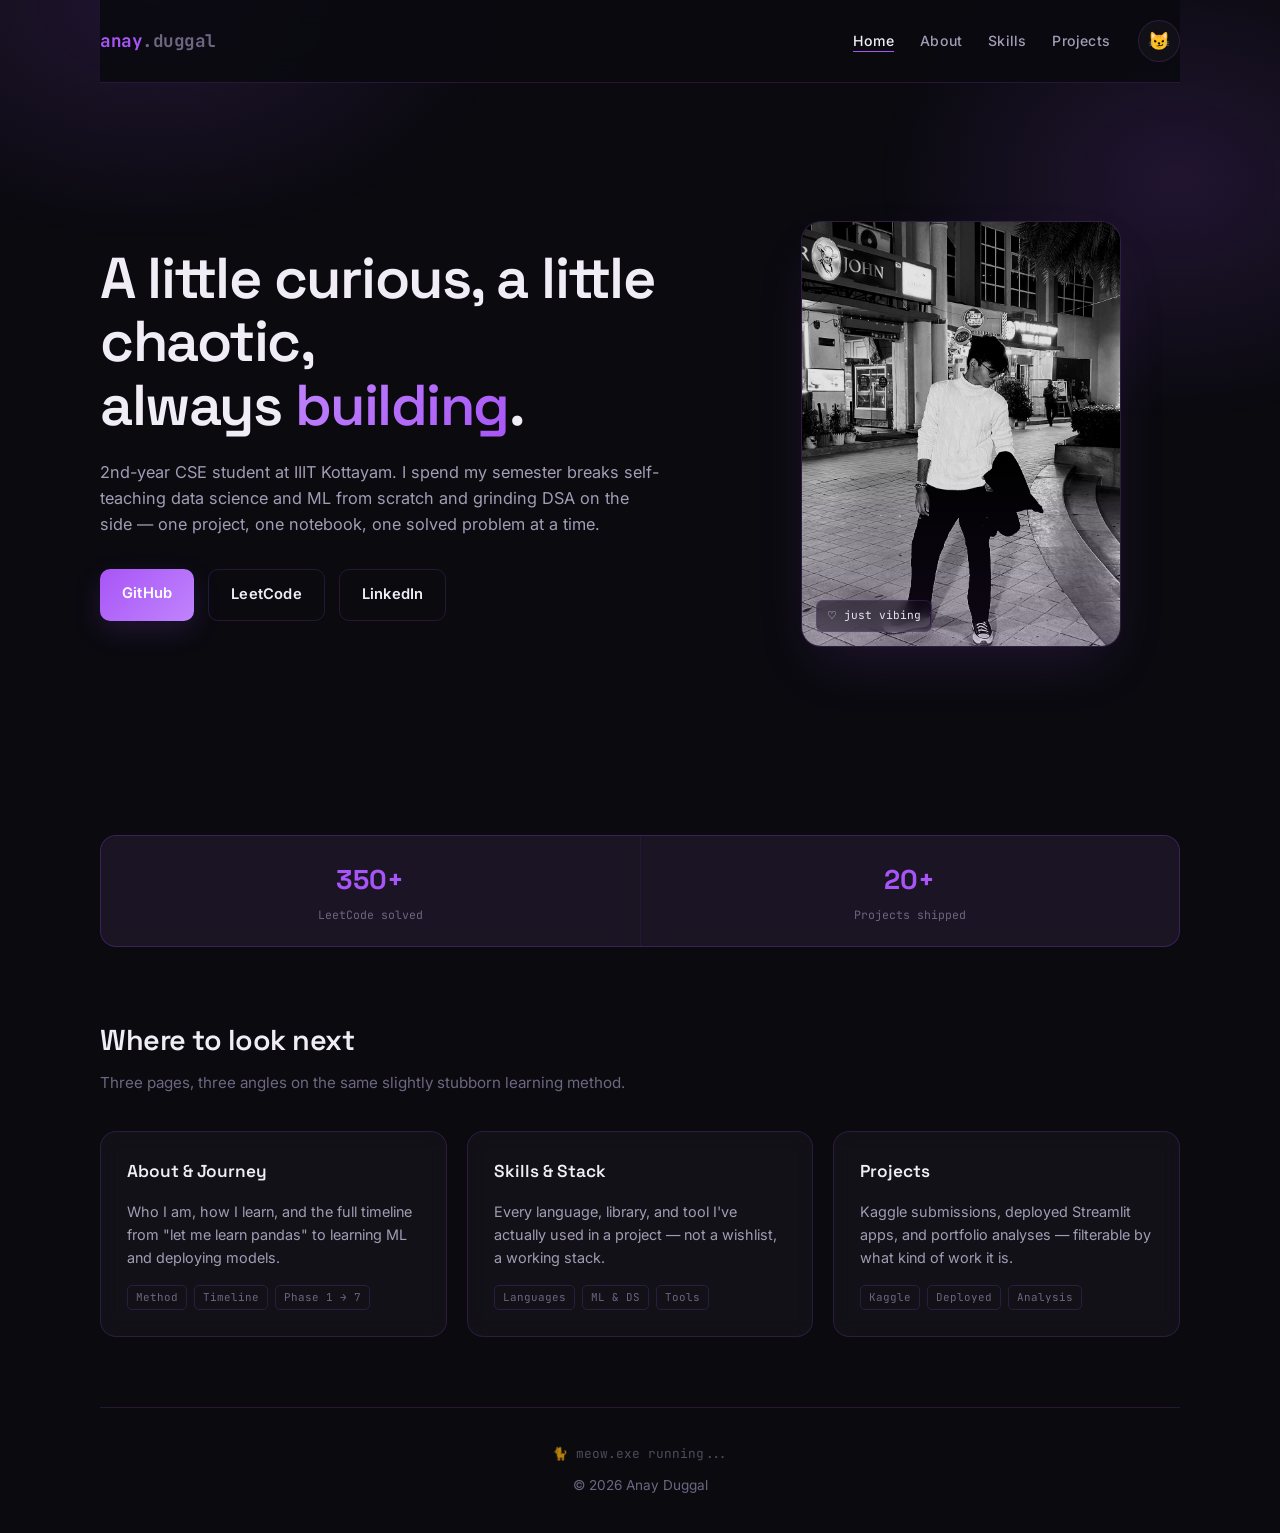
==== commit e5fd84f6: "Third Commit" ====
--- a/index.html
+++ b/index.html
@@ -7,436 +7,10 @@
   <meta charset="UTF-8" />
   <meta name="viewport" content="width=device-width, initial-scale=1.0" />
   <title>Anay Duggal | Portfolio</title>
-
-  <style>
-    :root {
-      --bg: #0a0a0f;
-      --bg-card: rgba(22, 20, 28, 0.7);
-      --ink: #f1edf7;
-      --ink-dim: #a39cb5;
-      --ink-faint: #6e6680;
-      --accent: #a855f7;
-      --accent-bright: #c084fc;
-      --accent-dim: rgba(168, 85, 247, 0.15);
-      --border: rgba(168, 85, 247, 0.18);
-      --mono: 'JetBrains Mono', monospace;
-      --display: 'Space Grotesk', sans-serif;
-      --body: 'Inter', sans-serif;
-    }
-
-    body.light {
-      --bg: #faf3ed;
-      --bg-card: rgba(255, 255, 255, 0.65);
-      --ink: #2e2230;
-      --ink-dim: #6b5a6e;
-      --ink-faint: #9b8a9e;
-      --accent: #d6336c;
-      --accent-bright: #f06595;
-      --accent-dim: rgba(214, 51, 108, 0.1);
-      --border: rgba(214, 51, 108, 0.18);
-    }
-
-    * { margin: 0; padding: 0; box-sizing: border-box; scroll-behavior: smooth; }
-
-    body {
-      font-family: var(--body);
-      background: var(--bg);
-      color: var(--ink);
-      line-height: 1.6;
-      transition: background 0.4s ease, color 0.4s ease;
-      overflow-x: hidden;
-      position: relative;
-    }
-
-    body::before {
-      content: '';
-      position: fixed;
-      inset: 0;
-      background:
-        radial-gradient(ellipse 600px 400px at 15% 0%, var(--accent-dim), transparent 60%),
-        radial-gradient(ellipse 500px 400px at 90% 30%, var(--accent-dim), transparent 60%);
-      pointer-events: none;
-      z-index: 0;
-      transition: background 0.4s ease;
-    }
-
-    .container { width: 90%; max-width: 1080px; margin: auto; position: relative; z-index: 1; }
-
-    /* NAV */
-    nav {
-      display: flex;
-      justify-content: space-between;
-      align-items: center;
-      padding: 20px 0;
-      position: sticky;
-      top: 0;
-      background: color-mix(in srgb, var(--bg) 88%, transparent);
-      backdrop-filter: blur(14px);
-      z-index: 1000;
-      border-bottom: 1px solid var(--border);
-    }
-
-    nav h2 {
-      font-family: var(--mono);
-      font-size: 1.1rem;
-      color: var(--accent);
-      letter-spacing: -0.5px;
-    }
-
-    nav h2 span { color: var(--ink-faint); }
-
-    .right-nav { display: flex; align-items: center; gap: 28px; }
-
-    nav ul { display: flex; gap: 26px; list-style: none; }
-
-    nav a {
-      font-size: 0.88rem;
-      font-weight: 500;
-      color: var(--ink-dim);
-      text-decoration: none;
-      transition: color 0.25s;
-      letter-spacing: 0.2px;
-    }
-
-    nav a:hover { color: var(--accent); }
-
-    .theme-toggle {
-      width: 42px;
-      height: 42px;
-      border-radius: 50%;
-      border: 1px solid var(--border);
-      cursor: pointer;
-      font-size: 1.1rem;
-      background: var(--bg-card);
-      color: var(--ink);
-      transition: 0.3s;
-      display: flex;
-      align-items: center;
-      justify-content: center;
-    }
-
-    .theme-toggle:hover { transform: rotate(15deg) scale(1.08); border-color: var(--accent); }
-
-    /* HERO */
-    .hero {
-      min-height: 80vh;
-      display: flex;
-      flex-direction: column;
-      justify-content: center;
-      padding: 60px 0;
-    }
-
-    .eyebrow {
-      font-family: var(--mono);
-      font-size: 0.8rem;
-      color: var(--accent);
-      letter-spacing: 1px;
-      margin-bottom: 18px;
-      display: flex;
-      align-items: center;
-      gap: 10px;
-    }
-
-    .eyebrow::before {
-      content: '';
-      width: 7px;
-      height: 7px;
-      border-radius: 50%;
-      background: var(--accent);
-      box-shadow: 0 0 12px var(--accent);
-      animation: pulse 2s infinite;
-    }
-
-    @keyframes pulse { 0%,100% { opacity: 1; } 50% { opacity: 0.4; } }
-
-    .hero h1 {
-      font-family: var(--display);
-      font-weight: 600;
-      letter-spacing: -1.5px;
-      font-size: clamp(2.4rem, 6vw, 4rem);
-      line-height: 1.08;
-      margin-bottom: 22px;
-      max-width: 760px;
-    }
-
-    .hero h1 .accent {
-      background: linear-gradient(135deg, var(--accent-bright), var(--accent));
-      -webkit-background-clip: text;
-      -webkit-text-fill-color: transparent;
-    }
-
-    .hero p {
-      max-width: 560px;
-      color: var(--ink-dim);
-      font-size: 1.05rem;
-      margin-bottom: 32px;
-    }
-
-    .buttons { display: flex; gap: 14px; flex-wrap: wrap; }
-
-    .btn {
-      font-weight: 600;
-      font-size: 0.92rem;
-      letter-spacing: 0.2px;
-      padding: 13px 22px;
-      border-radius: 10px;
-      text-decoration: none;
-      color: white;
-      background: linear-gradient(135deg, var(--accent), var(--accent-bright));
-      box-shadow: 0 10px 28px var(--accent-dim);
-      transition: 0.3s;
-      border: none;
-    }
-
-    .btn:hover { transform: translateY(-3px); box-shadow: 0 16px 36px var(--accent-dim); }
-
-    .btn.ghost {
-      background: transparent;
-      border: 1px solid var(--border);
-      color: var(--ink);
-      box-shadow: none;
-    }
-
-    .btn.ghost:hover { border-color: var(--accent); color: var(--accent); }
-
-    /* STATS STRIP */
-    .stats-strip {
-      display: grid;
-      grid-template-columns: repeat(4, 1fr);
-      gap: 1px;
-      background: var(--border);
-      border: 1px solid var(--border);
-      border-radius: 16px;
-      overflow: hidden;
-      margin-top: 50px;
-    }
-
-    .stat-cell {
-      background: var(--bg-card);
-      backdrop-filter: blur(10px);
-      padding: 22px 18px;
-      text-align: center;
-    }
-
-    .stat-cell .num {
-      font-family: var(--display);
-      font-size: 1.7rem;
-      font-weight: 700;
-      color: var(--accent);
-      display: block;
-    }
-
-    .stat-cell .label {
-      font-family: var(--mono);
-      font-size: 0.72rem;
-      color: var(--ink-faint);
-      text-transform: uppercase;
-      letter-spacing: 0.6px;
-      margin-top: 4px;
-      display: block;
-    }
-
-    /* SECTIONS */
-    section { padding: 80px 0; }
-
-    .section-head {
-      display: flex;
-      align-items: baseline;
-      gap: 14px;
-      margin-bottom: 40px;
-    }
-
-    .section-num {
-      font-family: var(--mono);
-      font-size: 0.85rem;
-      color: var(--accent);
-    }
-
-    .section-title {
-      font-family: var(--display);
-      font-size: 1.8rem;
-      font-weight: 600;
-      letter-spacing: -0.5px;
-    }
-
-    /* ABOUT */
-    .about-grid {
-      display: grid;
-      grid-template-columns: 1fr 1fr;
-      gap: 50px;
-      align-items: start;
-    }
-
-    .about p {
-      color: var(--ink-dim);
-      margin-bottom: 16px;
-      font-size: 1rem;
-    }
-
-    .about strong { color: var(--ink); font-weight: 600; }
-
-    /* JOURNEY TIMELINE */
-    .timeline { position: relative; padding-left: 28px; }
-
-    .timeline::before {
-      content: '';
-      position: absolute;
-      left: 6px;
-      top: 6px;
-      bottom: 6px;
-      width: 1px;
-      background: linear-gradient(var(--accent), transparent);
-    }
-
-    .tl-item { position: relative; padding-bottom: 26px; }
-
-    .tl-item:last-child { padding-bottom: 0; }
-
-    .tl-item::before {
-      content: '';
-      position: absolute;
-      left: -28px;
-      top: 4px;
-      width: 11px;
-      height: 11px;
-      border-radius: 50%;
-      background: var(--bg);
-      border: 2px solid var(--accent);
-    }
-
-    .tl-item .tl-tag {
-      font-family: var(--mono);
-      font-size: 0.72rem;
-      color: var(--accent);
-      text-transform: uppercase;
-      letter-spacing: 0.5px;
-    }
-
-    .tl-item h4 {
-      font-family: var(--display);
-      font-size: 1.02rem;
-      font-weight: 600;
-      margin: 4px 0 4px;
-    }
-
-    .tl-item p { color: var(--ink-dim); font-size: 0.92rem; margin: 0; }
-
-    /* SKILLS */
-    .skills-groups { display: grid; gap: 22px; }
-
-    .skill-group-label {
-      font-family: var(--mono);
-      font-size: 0.75rem;
-      color: var(--ink-faint);
-      text-transform: uppercase;
-      letter-spacing: 0.6px;
-      margin-bottom: 10px;
-      display: block;
-    }
-
-    .skills { display: flex; flex-wrap: wrap; gap: 10px; }
-
-    .skill {
-      font-size: 0.86rem;
-      font-weight: 500;
-      background: var(--bg-card);
-      padding: 9px 16px;
-      border-radius: 8px;
-      border: 1px solid var(--border);
-      color: var(--ink-dim);
-      transition: 0.25s;
-    }
-
-    .skill:hover { border-color: var(--accent); color: var(--ink); transform: translateY(-2px); }
-
-    /* PROJECTS */
-    .projects { display: grid; grid-template-columns: repeat(auto-fit, minmax(280px, 1fr)); gap: 20px; }
-
-    .project-card {
-      background: var(--bg-card);
-      backdrop-filter: blur(10px);
-      padding: 26px;
-      border-radius: 16px;
-      border: 1px solid var(--border);
-      transition: 0.3s;
-      display: flex;
-      flex-direction: column;
-      text-decoration: none;
-      color: inherit;
-    }
-
-    .project-card:hover {
-      border-color: var(--accent);
-      box-shadow: 0 18px 40px var(--accent-dim);
-      transform: translateY(-5px);
-    }
-
-    .project-top {
-      display: flex;
-      justify-content: space-between;
-      align-items: flex-start;
-      margin-bottom: 14px;
-    }
-
-    .project-card h3 {
-      font-family: var(--display);
-      font-size: 1.08rem;
-      font-weight: 600;
-      color: var(--ink);
-    }
-
-    .project-score {
-      font-family: var(--mono);
-      font-size: 0.7rem;
-      background: var(--accent-dim);
-      color: var(--accent);
-      padding: 4px 9px;
-      border-radius: 6px;
-      white-space: nowrap;
-    }
-
-    .project-card p {
-      color: var(--ink-dim);
-      font-size: 0.9rem;
-      margin-bottom: 16px;
-      flex-grow: 1;
-    }
-
-    .project-tags { display: flex; flex-wrap: wrap; gap: 7px; }
-
-    .project-tags span {
-      font-family: var(--mono);
-      font-size: 0.68rem;
-      color: var(--ink-faint);
-      border: 1px solid var(--border);
-      padding: 3px 8px;
-      border-radius: 5px;
-    }
-
-    /* FOOTER */
-    footer {
-      text-align: center;
-      padding: 36px 0;
-      color: var(--ink-faint);
-      border-top: 1px solid var(--border);
-      font-size: 0.85rem;
-    }
-
-    .cat-line {
-      font-family: var(--mono);
-      font-size: 0.8rem;
-      opacity: 0.7;
-      margin-bottom: 10px;
-    }
-
-    @media (max-width: 768px) {
-      nav ul { display: none; }
-      .about-grid { grid-template-columns: 1fr; }
-      .stats-strip { grid-template-columns: repeat(2, 1fr); }
-    }
-  </style>
+  <link rel="stylesheet" href="style.css">
 </head>
 <body>
+  <div id="cursor-glow"></div>
 
   <div class="container">
 
@@ -444,264 +18,84 @@
       <h2>anay<span>.duggal</span></h2>
       <div class="right-nav">
         <ul>
-          <li><a href="#about">About</a></li>
-          <li><a href="#journey">Journey</a></li>
-          <li><a href="#skills">Skills</a></li>
-          <li><a href="#projects">Projects</a></li>
+          <li><a href="index.html">Home</a></li>
+          <li><a href="about.html">About</a></li>
+          <li><a href="skills.html">Skills</a></li>
+          <li><a href="projects.html">Projects</a></li>
         </ul>
-        <button class="theme-toggle" id="themeBtn" onclick="toggleTheme()">😼</button>
+        <button class="theme-toggle" id="themeBtn" onclick="toggleTheme()" aria-label="Toggle theme">😼</button>
       </div>
     </nav>
 
     <section class="hero">
-      <div class="eyebrow">CURRENTLY BUILDING — KAGGLE PORTFOLIO, PHASE 6/7</div>
-      <h1>I turn messy data and<br>messy logic into <span class="accent">working things</span>.</h1>
-      <p>
-        2nd-year CSE student at IIIT Kottayam. I spend my semester breaks self-teaching
-        data science from scratch and grinding DSA on the side — one project,
-        one notebook, one solved problem at a time. Powered by cats and late-night coffee 🐈
-      </p>
-      <div class="buttons">
-        <a href="https://github.com/anayduggal22" class="btn" target="_blank">GitHub</a>
-        <a href="https://leetcode.com/u/anay07/" class="btn ghost" target="_blank">LeetCode</a>
-        <a href="https://linkedin.com/in/anay-duggal-54196a376" class="btn ghost" target="_blank">LinkedIn</a>
+      <div class="hero-copy">
+        <h1>A little curious, a little chaotic,<br>always <span class="accent">building</span>.</h1>
+        <p>
+          2nd-year CSE student at IIIT Kottayam. I spend my semester breaks self-teaching
+          data science and ML from scratch and grinding DSA on the side — one project,
+          one notebook, one solved problem at a time.
+        </p>
+        <div class="buttons">
+          <a href="https://github.com/anayduggal22" class="btn" target="_blank">GitHub</a>
+          <a href="https://leetcode.com/u/anay07/" class="btn ghost" target="_blank">LeetCode</a>
+          <a href="https://linkedin.com/in/anay-duggal-54196a376" class="btn ghost" target="_blank">LinkedIn</a>
+        </div>
       </div>
 
-      <div class="stats-strip">
-        <div class="stat-cell"><span class="num">200+</span><span class="label">LeetCode Solved</span></div>
-        <div class="stat-cell"><span class="num">8+</span><span class="label">Projects Shipped</span></div>
-        <div class="stat-cell"><span class="num">2</span><span class="label">Kaggle Comps</span></div>
-        <div class="stat-cell"><span class="num">0.782</span><span class="label">Best Kaggle Score</span></div>
-      </div>
-    </section>
-
-    <section id="about">
-      <div class="section-head">
-        <span class="section-num">01</span>
-        <span class="section-title">About Me</span>
-      </div>
-      <div class="about-grid">
-        <div class="about">
-          <p>
-            I'm <strong>Anay</strong> — a second-year CSE student who decided semester breaks
-            are for building, not resting. What started as "let me learn pandas" turned into
-            a full self-taught roadmap: Python foundations, the entire NumPy/Matplotlib/Seaborn
-            stack, statistics, scikit-learn, SQL, and now real Kaggle competitions.
-          </p>
-          <p>
-            My method is simple and a little stubborn: watch a concept once, then type every
-            line of code from scratch — no copy-paste. Every topic ends in a project,
-            every project gets pushed to GitHub with a proper README, and every morning
-            starts with a blank-notebook revision drill before anything new begins.
-          </p>
-          <p>
-            Outside of data science, I run on competitive programming — currently 200+
-            problems deep on LeetCode, with trees and graphs as my strong suit and
-            DP slowly becoming one too.
-          </p>
-        </div>
-        <div class="about">
-          <p>
-            <strong>Right now:</strong> deep in Phase 6 of my roadmap — Kaggle EDA and
-            portfolio projects. Just wrapped the Titanic and House Prices competitions,
-            building toward three larger portfolio projects (Indian Agriculture, COVID
-            Dashboard, IPL Analysis) before a capstone.
-          </p>
-          <p>
-            <strong>Up next:</strong> Phase 7 — advanced ML with XGBoost and ensembles,
-            a first pass at neural networks with Keras/TensorFlow, and shipping a model
-            with Streamlit so it's actually usable by someone other than me.
-          </p>
-          <p>
-            I like minimal UI, readable code, and proof over promises — which is why
-            this page is mostly just a list of things I actually finished.
-          </p>
-        </div>
-      </div>
-    </section>
-
-    <section id="journey">
-      <div class="section-head">
-        <span class="section-num">02</span>
-        <span class="section-title">The Journey So Far</span>
-      </div>
-      <div class="timeline">
-        <div class="tl-item">
-          <span class="tl-tag">Foundations</span>
-          <h4>Python, Git & DSA from the ground up</h4>
-          <p>Learned Git from scratch, transitioned from Java/OOP knowledge into Python, and started Striver's A2Z DSA sheet with weekend revision.</p>
-        </div>
-        <div class="tl-item">
-          <span class="tl-tag">Phase 1–3</span>
-          <h4>The Data Science Core</h4>
-          <p>Python foundations, pandas, NumPy, Matplotlib, Seaborn, government API integration, and statistics — distributions, hypothesis testing, confidence intervals, outlier detection.</p>
-        </div>
-        <div class="tl-item">
-          <span class="tl-tag">Phase 4–5</span>
-          <h4>Machine Learning & SQL</h4>
-          <p>scikit-learn end to end — regression, trees, ensembles, clustering, GridSearchCV, pipelines — plus SQL across SQLite and PostgreSQL with real pandas integration.</p>
-        </div>
-        <div class="tl-item">
-          <span class="tl-tag">Phase 6 — Now</span>
-          <h4>Kaggle Competitions & Portfolio</h4>
-          <p>Two competitions submitted (Titanic, House Prices), full preprocessing pipelines built, three portfolio projects in progress.</p>
-        </div>
-        <div class="tl-item">
-          <span class="tl-tag">Phase 7 — Next</span>
-          <h4>Advanced ML & Deployment</h4>
-          <p>XGBoost, ensemble methods, neural network basics, CNNs, and shipping a deployed model with Streamlit.</p>
-        </div>
-      </div>
-    </section>
-
-    <section id="skills">
-      <div class="section-head">
-        <span class="section-num">03</span>
-        <span class="section-title">Skills</span>
-      </div>
-      <div class="skills-groups">
-        <div>
-          <span class="skill-group-label">Languages</span>
-          <div class="skills">
-            <div class="skill">Python</div>
-            <div class="skill">C++</div>
-            <div class="skill">C</div>
-            <div class="skill">Java</div>
-            <div class="skill">SQL</div>
-            <div class="skill">JavaScript</div>
-          </div>
-        </div>
-        <div>
-          <span class="skill-group-label">Data Science</span>
-          <div class="skills">
-            <div class="skill">Pandas</div>
-            <div class="skill">NumPy</div>
-            <div class="skill">Matplotlib</div>
-            <div class="skill">Seaborn</div>
-            <div class="skill">Statistics</div>
-            <div class="skill">SciPy</div>
-          </div>
-        </div>
-        <div>
-          <span class="skill-group-label">Machine Learning</span>
-          <div class="skills">
-            <div class="skill">scikit-learn</div>
-            <div class="skill">Pipelines & ColumnTransformer</div>
-            <div class="skill">GridSearchCV</div>
-            <div class="skill">Random Forest</div>
-            <div class="skill">Kaggle</div>
-          </div>
-        </div>
-        <div>
-          <span class="skill-group-label">Tools</span>
-          <div class="skills">
-            <div class="skill">Git & GitHub</div>
-            <div class="skill">Jupyter</div>
-            <div class="skill">VS Code</div>
-            <div class="skill">PostgreSQL</div>
-            <div class="skill">HTML / CSS</div>
+      <div class="hero-photo-wrap">
+        <div class="hero-photo">
+          <img src="assets/profile.jpeg" alt="Anay Duggal">
+          <div class="hero-photo-tag"><span>♡</span> just vibing
           </div>
         </div>
       </div>
     </section>
 
-    <section id="projects">
-      <div class="section-head">
-        <span class="section-num">04</span>
-        <span class="section-title">Projects</span>
+    <div class="stats-strip reveal">
+      <div class="stat-cell"><span class="num"><span data-count="350" data-suffix="+">0</span></span><span class="label">LeetCode solved</span></div>
+      <div class="stat-cell"><span class="num"><span data-count="20" data-suffix="+">0</span></span><span class="label">Projects shipped</span></div>
+    </div>
+
+    <section>
+      <div class="section-head reveal">
+        <h2 class="section-title">Where to look next</h2>
+        <p class="section-sub">Three pages, three angles on the same slightly stubborn learning method.</p>
       </div>
+
       <div class="projects">
-
-        <a class="project-card" href="https://github.com/anayduggal22/kaggle-titanic" target="_blank">
+        <a class="project-card reveal" href="about.html">
           <div class="project-top">
-            <h3>Titanic Survival Predictor</h3>
-            <span class="project-score">0.78229</span>
+            <h3>About &amp; Journey</h3>
           </div>
-          <p>Kaggle competition — full EDA, feature engineering (titles, family size, age/fare bands), and a Random Forest pipeline.</p>
-          <div class="project-tags"><span>scikit-learn</span><span>pandas</span><span>Kaggle</span></div>
+          <p>Who I am, how I learn, and the full timeline from "let me learn pandas" to learning ML and deploying models.</p>
+          <div class="project-tags"><span>Method</span><span>Timeline</span><span>Phase 1 → 7</span></div>
         </a>
 
-        <a class="project-card" href="https://github.com/anayduggal22/kaggle-house-prices" target="_blank">
+        <a class="project-card reveal" href="skills.html">
           <div class="project-top">
-            <h3>House Prices Regression</h3>
-            <span class="project-score">RMSE 0.1447</span>
+            <h3>Skills &amp; Stack</h3>
           </div>
-          <p>Advanced regression on 79 features with log-transformed targets and a full preprocessing ColumnTransformer pipeline.</p>
-          <div class="project-tags"><span>RandomForestRegressor</span><span>Kaggle</span></div>
+          <p>Every language, library, and tool I've actually used in a project — not a wishlist, a working stack.</p>
+          <div class="project-tags"><span>Languages</span><span>ML &amp; DS</span><span>Tools</span></div>
         </a>
 
-        <a class="project-card" href="https://github.com/anayduggal22/Ml_Hyperparameter_Tuning" target="_blank">
+        <a class="project-card reveal" href="projects.html">
           <div class="project-top">
-            <h3>ML Hyperparameter Tuning</h3>
+            <h3>Projects</h3>
           </div>
-          <p>GridSearchCV combined with pipelines on the Breast Cancer dataset to systematically tune model performance.</p>
-          <div class="project-tags"><span>GridSearchCV</span><span>scipy</span></div>
+          <p>Kaggle submissions, deployed Streamlit apps, and portfolio analyses — filterable by what kind of work it is.</p>
+          <div class="project-tags"><span>Kaggle</span><span>Deployed</span><span>Analysis</span></div>
         </a>
-
-        <a class="project-card" href="https://github.com/anayduggal22/Iris_Comparison" target="_blank">
-          <div class="project-top">
-            <h3>Iris Model Comparison</h3>
-          </div>
-          <p>Head-to-head comparison of 5 classification algorithms on the classic Iris dataset.</p>
-          <div class="project-tags"><span>scikit-learn</span><span>seaborn</span></div>
-        </a>
-
-        <a class="project-card" href="https://github.com/anayduggal22/IPL-Cricket-Stats" target="_blank">
-          <div class="project-top">
-            <h3>IPL Stats Analyser</h3>
-          </div>
-          <p>Statistical analysis of IPL batting data using Z-scores to identify standout and outlier performances.</p>
-          <div class="project-tags"><span>scipy</span><span>seaborn</span></div>
-        </a>
-
-        <a class="project-card" href="https://github.com/anayduggal22/Crop-Yield-Predictor" target="_blank">
-          <div class="project-top">
-            <h3>Crop Yield Predictor</h3>
-          </div>
-          <p>Linear regression model predicting farm yield from agricultural input data.</p>
-          <div class="project-tags"><span>scikit-learn</span><span>pandas</span></div>
-        </a>
-
-        <a class="project-card" href="https://github.com/anayduggal22/Weather_Dashboard" target="_blank">
-          <div class="project-top">
-            <h3>Weather Dashboard</h3>
-          </div>
-          <p>Real-time weather dashboard for Indian cities, built on the Open-Meteo API.</p>
-          <div class="project-tags"><span>requests</span><span>matplotlib</span></div>
-        </a>
-
       </div>
     </section>
 
     <footer>
       <p class="cat-line">🐈 <span id="cat-text">meow.exe running...</span></p>
-      <p>© 2026 Anay Duggal — built from scratch, like everything else here.</p>
+      <p>© 2026 Anay Duggal</p>
     </footer>
 
   </div>
 
-  <script>
-    const catMessages = [
-      'meow.exe running...',
-      'cat detected near keyboard 🐾',
-      'debugging with emotional support cat',
-      'leetcode + coffee + cat energy',
-      'the cat approves this portfolio',
-      'currently training a model and a cat'
-    ];
-
-    setInterval(() => {
-      const text = document.getElementById('cat-text');
-      const random = Math.floor(Math.random() * catMessages.length);
-      text.innerHTML = catMessages[random];
-    }, 4000);
-
-    function toggleTheme() {
-      document.body.classList.toggle('light');
-      const btn = document.getElementById('themeBtn');
-      btn.innerHTML = document.body.classList.contains('light') ? '🐱' : '😼';
-    }
-  </script>
-
+  <script src="script.js"></script>
 </body>
 </html>
--- a/style.css
+++ b/style.css
@@ -0,0 +1,599 @@
+/* ============================================
+   anay.duggal — shared stylesheet
+   ============================================ */
+
+:root {
+  --bg: #0a0a0f;
+  --bg-card: rgba(22, 20, 28, 0.7);
+  --ink: #f1edf7;
+  --ink-dim: #a39cb5;
+  --ink-faint: #6e6680;
+  --accent: #a855f7;
+  --accent-bright: #c084fc;
+  --accent-dim: rgba(168, 85, 247, 0.15);
+  --border: rgba(168, 85, 247, 0.18);
+  --mono: 'JetBrains Mono', monospace;
+  --display: 'Space Grotesk', sans-serif;
+  --body: 'Inter', sans-serif;
+}
+
+body.light {
+  --bg: #faf3ed;
+  --bg-card: rgba(255, 255, 255, 0.65);
+  --ink: #2e2230;
+  --ink-dim: #6b5a6e;
+  --ink-faint: #9b8a9e;
+  --accent: #d6336c;
+  --accent-bright: #f06595;
+  --accent-dim: rgba(214, 51, 108, 0.1);
+  --border: rgba(214, 51, 108, 0.18);
+}
+
+* { margin: 0; padding: 0; box-sizing: border-box; }
+
+html { scroll-behavior: smooth; }
+
+body {
+  font-family: var(--body);
+  background: var(--bg);
+  color: var(--ink);
+  line-height: 1.6;
+  transition: background 0.4s ease, color 0.4s ease;
+  overflow-x: hidden;
+  position: relative;
+}
+
+body::before {
+  content: '';
+  position: fixed;
+  inset: 0;
+  background:
+    radial-gradient(ellipse 600px 400px at 12% 0%, var(--accent-dim), transparent 60%),
+    radial-gradient(ellipse 500px 400px at 92% 20%, var(--accent-dim), transparent 60%);
+  pointer-events: none;
+  z-index: 0;
+  transition: background 0.4s ease;
+}
+
+.container { width: 90%; max-width: 1080px; margin: auto; position: relative; z-index: 1; }
+
+a { color: inherit; }
+
+img { max-width: 100%; display: block; }
+
+/* ============ cursor glow ============ */
+#cursor-glow {
+  position: fixed;
+  top: 0;
+  left: 0;
+  width: 480px;
+  height: 480px;
+  margin-left: -240px;
+  margin-top: -240px;
+  border-radius: 50%;
+  background: radial-gradient(circle, var(--accent-dim) 0%, transparent 70%);
+  pointer-events: none;
+  z-index: 2;
+  opacity: 0;
+  transition: opacity 0.5s ease;
+  will-change: transform;
+}
+#cursor-glow.active { opacity: 1; }
+
+/* ============ NAV ============ */
+nav {
+  display: flex;
+  justify-content: space-between;
+  align-items: center;
+  padding: 20px 0;
+  position: sticky;
+  top: 0;
+  background: color-mix(in srgb, var(--bg) 88%, transparent);
+  backdrop-filter: blur(14px);
+  z-index: 1000;
+  border-bottom: 1px solid var(--border);
+}
+
+nav h2 {
+  font-family: var(--mono);
+  font-size: 1.1rem;
+  color: var(--accent);
+  letter-spacing: -0.5px;
+}
+
+nav h2 span { color: var(--ink-faint); }
+
+.right-nav { display: flex; align-items: center; gap: 28px; }
+
+nav ul { display: flex; gap: 26px; list-style: none; }
+
+nav a {
+  font-size: 0.88rem;
+  font-weight: 500;
+  color: var(--ink-dim);
+  text-decoration: none;
+  transition: color 0.25s;
+  letter-spacing: 0.2px;
+  position: relative;
+  padding-bottom: 3px;
+}
+
+nav a::after {
+  content: '';
+  position: absolute;
+  left: 0;
+  bottom: 0;
+  width: 0;
+  height: 1.5px;
+  background: var(--accent);
+  transition: width 0.25s ease;
+}
+
+nav a:hover { color: var(--accent); }
+nav a:hover::after { width: 100%; }
+
+nav a.current { color: var(--ink); }
+nav a.current::after { width: 100%; }
+
+.theme-toggle {
+  width: 42px;
+  height: 42px;
+  border-radius: 50%;
+  border: 1px solid var(--border);
+  cursor: pointer;
+  font-size: 1.1rem;
+  background: var(--bg-card);
+  color: var(--ink);
+  transition: 0.3s;
+  display: flex;
+  align-items: center;
+  justify-content: center;
+}
+
+.theme-toggle:hover { transform: rotate(15deg) scale(1.08); border-color: var(--accent); }
+
+/* ============ HERO ============ */
+.hero {
+  min-height: 78vh;
+  display: grid;
+  grid-template-columns: 1.15fr 0.85fr;
+  gap: 48px;
+  align-items: center;
+  padding: 56px 0;
+}
+
+.hero-copy { max-width: 560px; }
+
+.status-line {
+  font-family: var(--mono);
+  font-size: 0.82rem;
+  color: var(--accent);
+  margin-bottom: 20px;
+  display: flex;
+  align-items: center;
+  gap: 10px;
+}
+
+.status-line::before {
+  content: '';
+  width: 7px;
+  height: 7px;
+  border-radius: 50%;
+  background: var(--accent);
+  box-shadow: 0 0 12px var(--accent);
+  animation: pulse 2s infinite;
+}
+
+@keyframes pulse { 0%, 100% { opacity: 1; } 50% { opacity: 0.4; } }
+
+.hero h1 {
+  font-family: var(--display);
+  font-weight: 600;
+  letter-spacing: -1.5px;
+  font-size: clamp(2.2rem, 5vw, 3.6rem);
+  line-height: 1.1;
+  margin-bottom: 22px;
+}
+
+.hero h1 .accent {
+  background: linear-gradient(135deg, var(--accent-bright), var(--accent));
+  -webkit-background-clip: text;
+  -webkit-text-fill-color: transparent;
+}
+
+.hero p { color: var(--ink-dim); font-size: 1.02rem; margin-bottom: 32px; }
+
+.buttons { display: flex; gap: 14px; flex-wrap: wrap; }
+
+.btn {
+  font-weight: 600;
+  font-size: 0.92rem;
+  letter-spacing: 0.2px;
+  padding: 13px 22px;
+  border-radius: 10px;
+  text-decoration: none;
+  color: white;
+  background: linear-gradient(135deg, var(--accent), var(--accent-bright));
+  box-shadow: 0 10px 28px var(--accent-dim);
+  transition: 0.3s;
+  border: none;
+  cursor: pointer;
+  font-family: var(--body);
+}
+
+.btn:hover { transform: translateY(-3px); box-shadow: 0 16px 36px var(--accent-dim); }
+
+.btn.ghost {
+  background: transparent;
+  border: 1px solid var(--border);
+  color: var(--ink);
+  box-shadow: none;
+}
+
+.btn.ghost:hover { border-color: var(--accent); color: var(--accent); }
+
+/* hero photo */
+.hero-photo-wrap { perspective: 900px; display: flex; justify-content: center; }
+
+.hero-photo {
+  position: relative;
+  width: min(100%, 320px);
+  aspect-ratio: 3 / 4;
+  border-radius: 20px;
+  overflow: hidden;
+  border: 1px solid var(--border);
+  background: var(--bg-card);
+  transform-style: preserve-3d;
+  transition: transform 0.15s ease-out, box-shadow 0.3s ease;
+  box-shadow: 0 25px 60px -15px var(--accent-dim);
+}
+
+.hero-photo img {
+  width: 100%;
+  height: 100%;
+  object-fit: cover;
+  object-position: 50% 18%;
+}
+
+.hero-photo::after {
+  content: '';
+  position: absolute;
+  inset: 0;
+  background: linear-gradient(180deg, transparent 55%, var(--accent-dim) 130%);
+  pointer-events: none;
+}
+
+.hero-photo-tag {
+  position: absolute;
+  left: 14px;
+  bottom: 14px;
+  font-family: var(--mono);
+  font-size: 0.7rem;
+  color: var(--ink);
+  background: color-mix(in srgb, var(--bg) 55%, transparent);
+  backdrop-filter: blur(6px);
+  padding: 6px 10px;
+  border-radius: 7px;
+  border: 1px solid var(--border);
+}
+
+/* ============ STATS STRIP ============ */
+.stats-strip {
+  display: grid;
+  grid-template-columns: repeat(2, 1fr);
+  gap: 1px;
+  background: var(--border);
+  border: 1px solid var(--border);
+  border-radius: 16px;
+  overflow: hidden;
+  margin-top: 50px;
+}
+
+.stat-cell {
+  background: var(--bg-card);
+  backdrop-filter: blur(10px);
+  padding: 22px 18px;
+  text-align: center;
+}
+
+.stat-cell .num {
+  font-family: var(--display);
+  font-size: 1.7rem;
+  font-weight: 700;
+  color: var(--accent);
+  display: block;
+}
+
+.stat-cell .label {
+  font-family: var(--mono);
+  font-size: 0.72rem;
+  color: var(--ink-faint);
+  margin-top: 4px;
+  display: block;
+}
+
+/* ============ SECTIONS ============ */
+section { padding: 70px 0; }
+
+.section-head { margin-bottom: 36px; }
+
+.section-title {
+  font-family: var(--display);
+  font-size: 1.8rem;
+  font-weight: 600;
+  letter-spacing: -0.5px;
+  margin-bottom: 8px;
+}
+
+.section-sub { color: var(--ink-faint); font-size: 0.95rem; max-width: 540px; }
+
+.reveal {
+  opacity: 0;
+  transform: translateY(16px);
+  transition: opacity 0.6s ease, transform 0.6s ease;
+}
+.reveal.in { opacity: 1; transform: translateY(0); }
+
+/* ============ ABOUT ============ */
+.about-grid {
+  display: grid;
+  grid-template-columns: 1fr 1fr;
+  gap: 50px;
+  align-items: start;
+}
+
+.about p { color: var(--ink-dim); margin-bottom: 16px; font-size: 1rem; }
+
+.about strong { color: var(--ink); font-weight: 600; }
+
+.facts-row {
+  display: grid;
+  grid-template-columns: repeat(1fr);
+  gap: 18px;
+  margin-top: 46px;
+}
+
+.fact-card {
+  background: var(--bg-card);
+  border: 1px solid var(--border);
+  border-radius: 14px;
+  padding: 20px;
+}
+
+.fact-card .fact-emoji { font-size: 1.4rem; margin-bottom: 10px; display: block; }
+.fact-card h4 { font-family: var(--display); font-size: 0.98rem; margin-bottom: 6px; }
+.fact-card p { color: var(--ink-dim); font-size: 0.87rem; margin: 0; }
+
+/* ============ JOURNEY TIMELINE ============ */
+.timeline { position: relative; padding-left: 28px; }
+
+.timeline::before {
+  content: '';
+  position: absolute;
+  left: 6px;
+  top: 6px;
+  bottom: 6px;
+  width: 1px;
+  background: linear-gradient(var(--accent), transparent);
+}
+
+.tl-item { position: relative; padding-bottom: 26px; }
+.tl-item:last-child { padding-bottom: 0; }
+
+.tl-item::before {
+  content: '';
+  position: absolute;
+  left: -28px;
+  top: 4px;
+  width: 11px;
+  height: 11px;
+  border-radius: 50%;
+  background: var(--bg);
+  border: 2px solid var(--accent);
+}
+
+.tl-item .tl-tag {
+  font-family: var(--mono);
+  font-size: 0.72rem;
+  color: var(--accent);
+  text-transform: uppercase;
+  letter-spacing: 0.5px;
+}
+
+.tl-item h4 { font-family: var(--display); font-size: 1.02rem; font-weight: 600; margin: 4px 0 4px; }
+.tl-item p { color: var(--ink-dim); font-size: 0.92rem; margin: 0; }
+
+/* ============ SKILLS ============ */
+.skills-total {
+  display: inline-flex;
+  align-items: baseline;
+  gap: 8px;
+  font-family: var(--mono);
+  font-size: 0.85rem;
+  color: var(--ink-dim);
+  background: var(--bg-card);
+  border: 1px solid var(--border);
+  padding: 8px 16px;
+  border-radius: 999px;
+  margin-bottom: 40px;
+}
+
+.skills-total .count {
+  font-family: var(--display);
+  font-size: 1.15rem;
+  font-weight: 700;
+  color: var(--accent);
+}
+
+.skills-groups { display: grid; gap: 30px; }
+
+.skill-group { border-top: 1px solid var(--border); padding-top: 22px; }
+.skill-group:first-child { border-top: none; padding-top: 0; }
+
+.skill-group-head {
+  display: flex;
+  align-items: baseline;
+  justify-content: space-between;
+  margin-bottom: 14px;
+}
+
+.skill-group-label {
+  font-family: var(--display);
+  font-size: 1.02rem;
+  font-weight: 600;
+  color: var(--ink);
+}
+
+.skill-group-count {
+  font-family: var(--mono);
+  font-size: 0.72rem;
+  color: var(--ink-faint);
+}
+
+.skills { display: flex; flex-wrap: wrap; gap: 10px; }
+
+.skill {
+  font-size: 0.86rem;
+  font-weight: 500;
+  background: var(--bg-card);
+  padding: 9px 16px;
+  border-radius: 8px;
+  border: 1px solid var(--border);
+  color: var(--ink-dim);
+  transition: 0.25s;
+}
+
+.skill:hover { border-color: var(--accent); color: var(--ink); transform: translateY(-2px); }
+
+/* ============ PROJECTS ============ */
+.filter-row {
+  display: flex;
+  flex-wrap: wrap;
+  gap: 10px;
+  margin-bottom: 34px;
+}
+
+.filter-btn {
+  font-family: var(--mono);
+  font-size: 0.78rem;
+  color: var(--ink-dim);
+  background: var(--bg-card);
+  border: 1px solid var(--border);
+  padding: 8px 15px;
+  border-radius: 999px;
+  cursor: pointer;
+  transition: 0.25s;
+}
+
+.filter-btn:hover { color: var(--ink); border-color: var(--accent); }
+
+.filter-btn.active {
+  color: white;
+  background: linear-gradient(135deg, var(--accent), var(--accent-bright));
+  border-color: transparent;
+}
+
+.projects { display: grid; grid-template-columns: repeat(auto-fit, minmax(280px, 1fr)); gap: 20px; }
+
+.project-card {
+  background: var(--bg-card);
+  backdrop-filter: blur(10px);
+  padding: 26px;
+  border-radius: 16px;
+  border: 1px solid var(--border);
+  transition: transform 0.3s, box-shadow 0.3s, border-color 0.3s, opacity 0.3s;
+  display: flex;
+  flex-direction: column;
+  text-decoration: none;
+  color: inherit;
+}
+
+.project-card.hidden { display: none; }
+
+.project-card:hover {
+  border-color: var(--accent);
+  box-shadow: 0 18px 40px var(--accent-dim);
+  transform: translateY(-5px);
+}
+
+.project-top {
+  display: flex;
+  justify-content: space-between;
+  align-items: flex-start;
+  margin-bottom: 14px;
+  gap: 10px;
+}
+
+.project-card h3 { font-family: var(--display); font-size: 1.08rem; font-weight: 600; color: var(--ink); }
+
+.project-score {
+  font-family: var(--mono);
+  font-size: 0.7rem;
+  background: var(--accent-dim);
+  color: var(--accent);
+  padding: 4px 9px;
+  border-radius: 6px;
+  white-space: nowrap;
+}
+
+.project-card p { color: var(--ink-dim); font-size: 0.9rem; margin-bottom: 16px; flex-grow: 1; }
+
+.project-tags { display: flex; flex-wrap: wrap; gap: 7px; }
+
+.project-tags span {
+  font-family: var(--mono);
+  font-size: 0.68rem;
+  color: var(--ink-faint);
+  border: 1px solid var(--border);
+  padding: 3px 8px;
+  border-radius: 5px;
+}
+
+/* ============ PAGE HERO (non-index pages) ============ */
+.page-hero { padding: 56px 0 20px; }
+.page-hero h1 {
+  font-family: var(--display);
+  font-size: clamp(1.9rem, 4vw, 2.6rem);
+  font-weight: 600;
+  letter-spacing: -1px;
+  margin-bottom: 12px;
+}
+.page-hero p { color: var(--ink-dim); max-width: 560px; font-size: 1rem; }
+
+/* ============ FOOTER ============ */
+footer {
+  text-align: center;
+  padding: 36px 0;
+  color: var(--ink-faint);
+  border-top: 1px solid var(--border);
+  font-size: 0.85rem;
+}
+
+.cat-line { font-family: var(--mono); font-size: 0.8rem; opacity: 0.7; margin-bottom: 10px; }
+
+/* ============ RESPONSIVE ============ */
+@media (max-width: 860px) {
+  .hero { grid-template-columns: 1fr; }
+  .hero-photo-wrap { order: -1; }
+  .hero-photo { width: 220px; margin: 0 auto; }
+}
+
+@media (max-width: 768px) {
+  nav ul { display: none; }
+  .about-grid { grid-template-columns: 1fr; }
+  .facts-row { grid-template-columns: 1fr; }
+  .stats-strip { grid-template-columns: repeat(2, 1fr); }
+  #cursor-glow { display: none; }
+}
+
+/* ============ ACCESSIBILITY ============ */
+a:focus-visible, button:focus-visible {
+  outline: 2px solid var(--accent);
+  outline-offset: 3px;
+}
+
+@media (prefers-reduced-motion: reduce) {
+  * { animation-duration: 0.001ms !important; animation-iteration-count: 1 !important; transition-duration: 0.001ms !important; }
+  #cursor-glow { display: none; }
+  .hero-photo { transform: none !important; }
+}
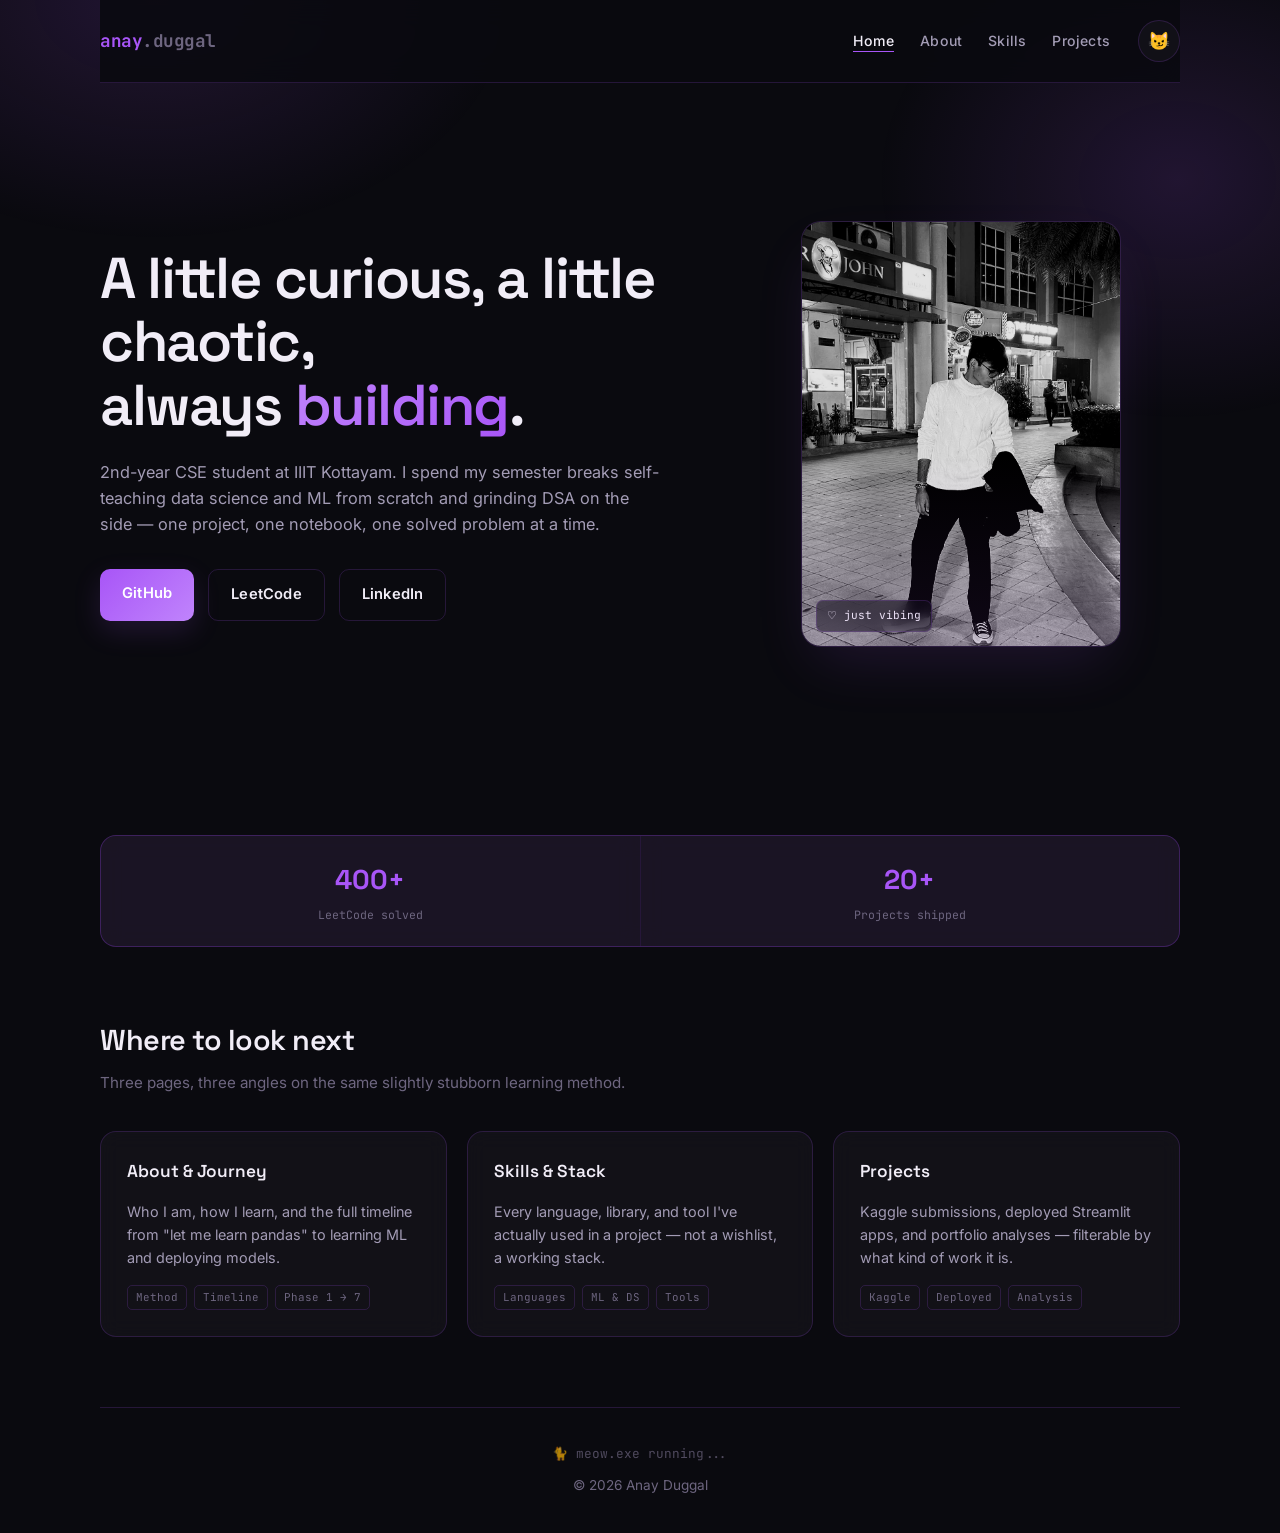
==== commit ee7004a8: "Third Commit" ====
--- a/index.html
+++ b/index.html
@@ -52,7 +52,7 @@
     </section>
 
     <div class="stats-strip reveal">
-      <div class="stat-cell"><span class="num"><span data-count="350" data-suffix="+">0</span></span><span class="label">LeetCode solved</span></div>
+      <div class="stat-cell"><span class="num"><span data-count="400" data-suffix="+">0</span></span><span class="label">LeetCode solved</span></div>
       <div class="stat-cell"><span class="num"><span data-count="20" data-suffix="+">0</span></span><span class="label">Projects shipped</span></div>
     </div>
 
